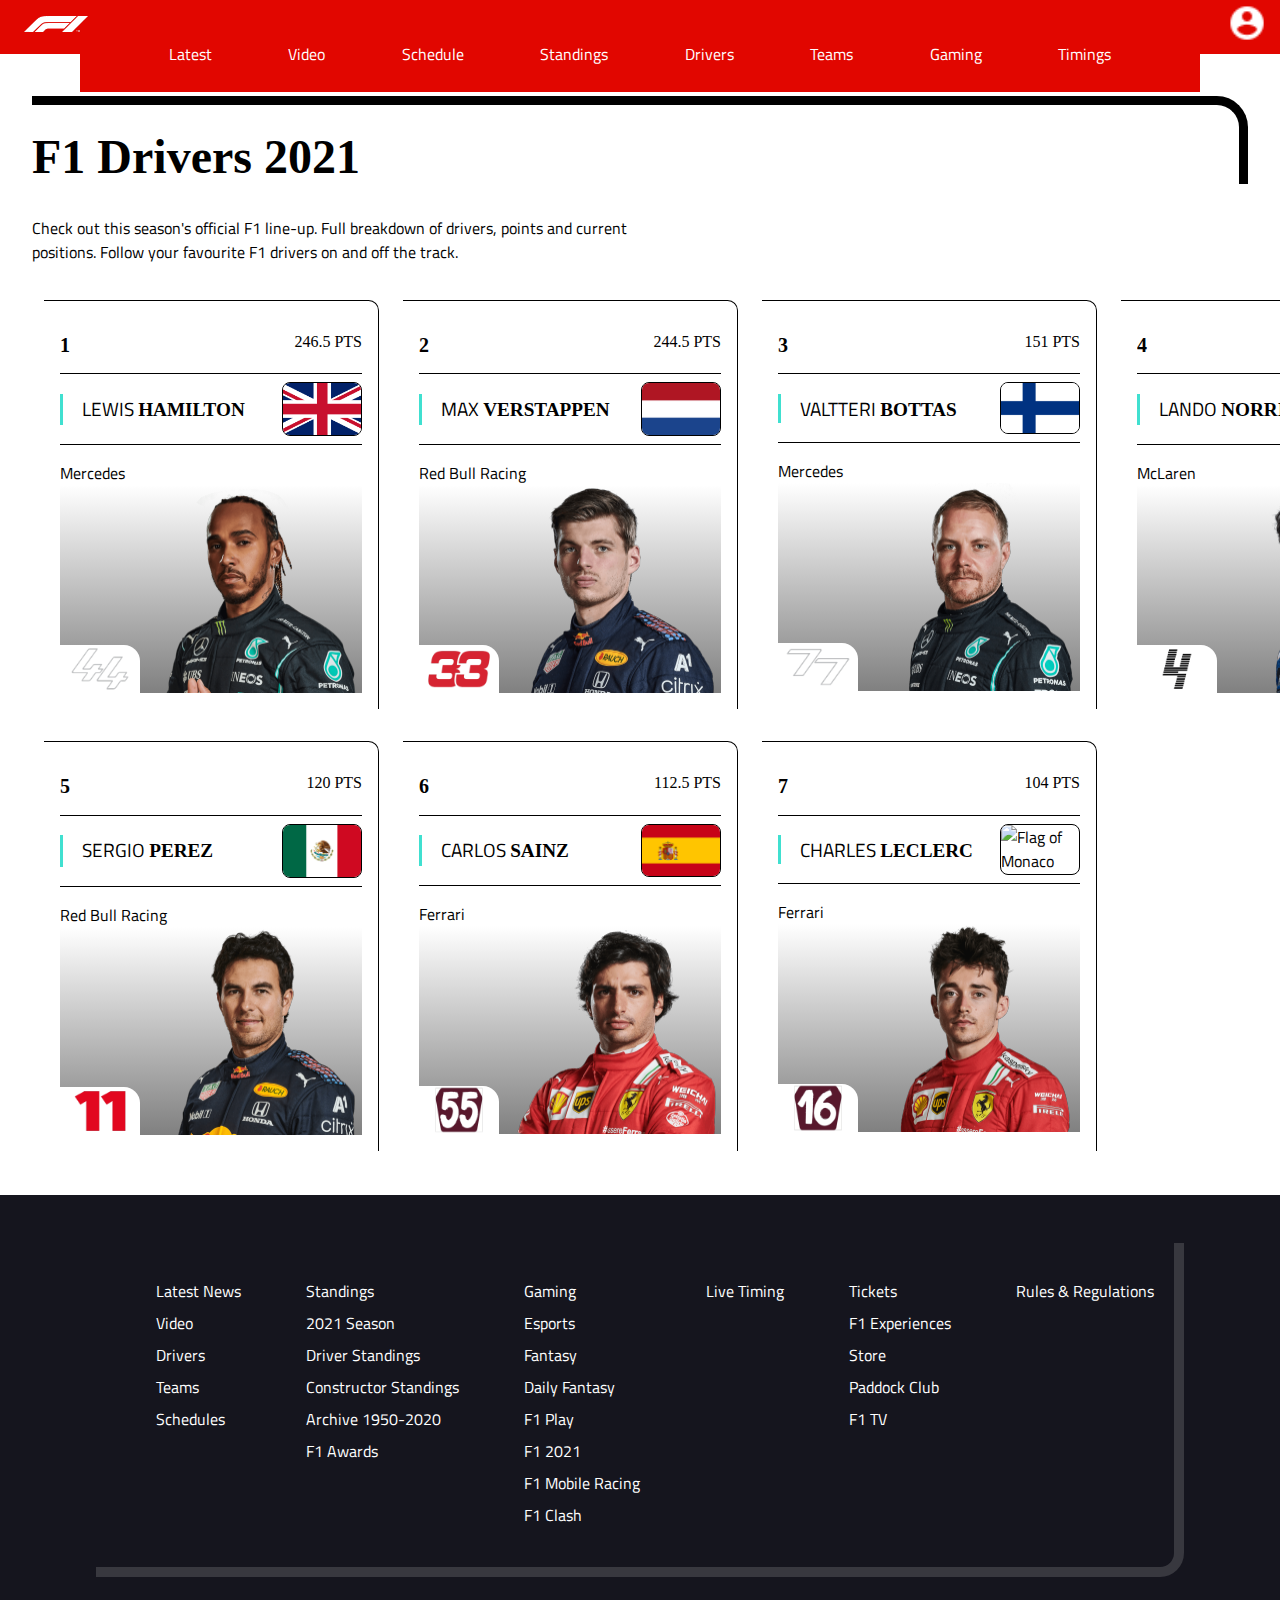
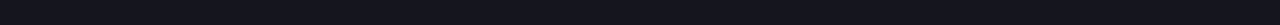
==== drivers.html @ 7b562113 "Start of second page" ====
<!doctype html>
<html lang="nl">
	
<head>
	<meta charset="UTF-8">
	<meta name="author" content="jouw naam">
	<meta name="viewport" content="width=device-width, initial-scale=1">
	
	<title>Howdy FED2122</title>
	
	<link href="styles/style.css" rel="stylesheet">
	<link rel="icon" type="image/svg+xml" href="images/favicon.svg">
    <link rel="preconnect" href="https://fonts.googleapis.com">
	<link rel="preconnect" href="https://fonts.gstatic.com" crossorigin>
	<link href="https://fonts.googleapis.com/css2?family=Titillium+Web&display=swap" rel="stylesheet">	
</head>

<header>
	<a href="index.html"><img src="images/logo.png" alt="F1 Logo"></a>	<!-- Bron: https://www.gran-turismo.com/nl/gtsport/user/profile/1694123/gallery/all/decal/1694123/4899991239217120768 -->
	<nav> 
		<button><img src="images/sharp_segment_white_24dp.png" alt="Menu Button"></button>	<!-- Bron: https://fonts.google.com/icons -->
		<ul>
			<li>Latest</li>
			<li>Video</li> 	
			<li>Schedule</li> 	
			<li>Standings</li> 	
			<li>Drivers</li> 	
			<li>Teams</li> 
			<li>Gaming</li> 	
			<li>Timings</li> 		
		</ul>
	</nav>
	<button><img src="images/sharp_account_circle_white_24dp.png" alt="Account Login Button"></button>	<!-- Bron: https://fonts.google.com/icons -->
	</header>
<body class="driversPage">
	<section>
        <h1>F1 Drivers 2021</h1>
        <p>Check out this season's official F1 line-up. Full breakdown of drivers, points and current positions. Follow your favourite F1 drivers on and off the track.</p>
        <ul>
            <li>
                <div>
                    <h2>1</h2>
                    <p>246.5 PTS</p>
                </div>
                <div>
                    <p>LEWIS <b>HAMILTON</b></p>
                    <img src="images/gb.PNG" alt="Flag of Great Britain">   <!-- Bron: https://nl.m.wikipedia.org/wiki/Vlag_van_het_Verenigd_Koninkrijk -->
                </div>
                <p>Mercedes</p>
                <div>
                    <img src="images/44.png" alt="Number 44">
                    <img src="images/lh44.png" alt="Lewis Hamilton">
                </div>
            </li>
            <li>
                <div>
                    <h2>2</h2>
                    <p>244.5 PTS</p>
                </div>
                <div>
                    <p>MAX <b>VERSTAPPEN</b></p>
                    <img src="images/netherlands.png" alt="Dutch Flag">     <!-- Bron: https://nl.wikipedia.org/wiki/Vlag_van_Nederland -->
                </div>
                <p>Red Bull Racing</p>
                <div>
                    <img src="images/33.png" alt="Number 33">
                    <img src="images/mv33.png" alt="Max Verstappen">
                </div>
            </li>
            <li>
                <div>
                    <h2>3</h2>
                    <p>151 PTS</p>
                </div>
                <div>
                    <p>VALTTERI <b>BOTTAS</b></p>
                    <img src="images/finland.png" alt="Finnish Flag">   <!-- Bron: https://nl.wikipedia.org/wiki/Vlag_van_Finland -->
                </div>
                <p>Mercedes</p>
                <div>
                    <img src="images/77.png" alt="Number 77">
                    <img src="images/vb77.png" alt="Valtteri Bottas">
                </div>
            </li>
            <li>
                <div>
                    <h2>4</h2>
                    <p>139 PTS</p>
                </div>
                <div>
                    <p>LANDO <b>NORRIS</b></p>
                    <img src="images/gb.PNG" alt="Flag of Great Britain">   <!-- Bron: https://nl.m.wikipedia.org/wiki/Vlag_van_het_Verenigd_Koninkrijk -->
                </div>
                <p>McLaren</p>
                <div>
                    <img src="images/4.png" alt="Number 4">
                    <img src="images/ln4.png" alt="Lando Norris">
                </div>
            </li>
            <li>
                <div>
                    <h2>5</h2>
                    <p>120 PTS</p>
                </div>
                <div>
                    <p>SERGIO <b>PEREZ</b></p>
                    <img src="images/mexico.png" alt="Mexican Flag">   <!-- Bron: https://nl.m.wikipedia.org/wiki/Vlag_van_Mexico_(land) -->
                </div>
                <p>Red Bull Racing</p>
                <div>
                    <img src="images/11.png" alt="Number 11">
                    <img src="images/sp11.png" alt="Sergio Perez">
                </div>
            </li>
            <li>
                <div>
                    <h2>6</h2>
                    <p>112.5 PTS</p>
                </div>
                <div>
                    <p>CARLOS <b>SAINZ</b></p>
                    <img src="images/spain.png" alt="Spanish Flag">   <!-- Bron: https://nl.wikipedia.org/wiki/Vlag_van_Spanje -->
                </div>
                <p>Ferrari</p>
                <div>
                    <img src="images/55.png" alt="Number 55">
                    <img src="images/cs55.png" alt="Carlos Sainz">
                </div>
            </li>
            <li>
                <div>
                    <h2>7</h2>
                    <p>104 PTS</p>
                </div>
                <div>
                    <p>CHARLES <b>LECLERC</b></p>
                    <img src="images/monaco.png" alt="Flag of Monaco">   <!-- Bron: https://nl.wikipedia.org/wiki/Vlag_van_Monaco -->
                </div>
                <p>Ferrari</p>
                <div>
                    <img src="images/16.png" alt="Number 16">
                    <img src="images/cl16.png" alt="Charles Leclerc">
                </div>
            </li>
        </ul>
    </section>

	<script src="scripts/script.js"></script>
</body>
<footer>
	<section>
		<ul>
			<li>Latest News</li>
			<li>Video</li>
			<li>Drivers</li>
			<li>Teams</li>
			<li>Schedules</li>
		</ul>
		<ul>
			<li>Standings</li>
			<li>2021 Season</li>
			<li>Driver Standings</li>
			<li>Constructor Standings</li>
			<li>Archive 1950-2020</li>
			<li>F1 Awards</li>
		</ul>
		<ul>
			<li>Gaming</li>
			<li>Esports</li>
			<li>Fantasy</li>
			<li>Daily Fantasy</li>
			<li>F1 Play</li>
			<li>F1 2021</li>
			<li>F1 Mobile Racing</li>
			<li>F1 Clash</li>
		</ul>
		<ul>
			<li>Live Timing</li>
		</ul>
		<ul>
			<li>Tickets</li>
			<li>F1 Experiences</li>
			<li>Store</li>
			<li>Paddock Club</li>
			<li>F1 TV</li>
		</ul>
		<ul>
			<li>Rules & Regulations</li>
		</ul>
	</section>
</footer>
	
</html>
---- styles/style.css ----
/* CSS Document */
*,
*::after,
*::before {
  box-sizing: border-box;
}

:root {
  --f1red: #e10600;
}

@font-face {
  font-family: Formula1-Regular;
  src: url(https://www.formula1.com/etc/designs/fom-website/fonts/F1Regular/Formula1-Regular.ttf);
}

@font-face {
  font-family: Formula1-Black;
  src: url(https://www.formula1.com/etc/designs/fom-website/fonts/F1Black/Formula1-Black.ttf);
}

@font-face {
  font-family: Formula1-Wide;
  src: url(https://www.formula1.com/etc/designs/fom-website/fonts/F1Wide/Formula1-Wide.ttf);
}

@font-face {
  font-family: Formula1-Bold;
  src: url(https://www.formula1.com/etc/designs/fom-website/fonts/F1Bold/Formula1-Bold.ttf);
}

@import url('https://fonts.googleapis.com/css2?family=Titillium+Web:ital@1&display=swap');

header {
  background-color: var(--f1red);
  color: white;

  position: fixed;
  z-index: 1;
  max-width: 100%;
  display: grid;
  grid-template-columns: min-content 1fr min-content;

  top: 0px;
  left: 0px;
  right: 0px;

  overflow: auto;
}

body {
  font-family: 'Titillium Web', sans-serif;
  margin: 0;
}

h1 {
  font-family: Formula1-Bold;
  font-weight: bold;
  margin-top: 0;
}

h2 {
  font-family: Formula1-Wide;
  font-weight: bold;
  font-size: 1.25em;
  text-align: center;
}

h3 {
  color: var(--f1red);
  font-size: .75em;
  margin: 2px;
  margin-bottom: 6px;
  margin-top: .75em;

}

div {
  overflow: hidden;
}

header a:first-of-type {
  order: 1;
  z-index: 5;
  justify-self: center;
  margin-left: 1.5em;
  margin-right: 1.5em;
}

header a:first-of-type img {
  max-width: 4em;
  z-index: 1;
}

button {
  position: fixed;
  border: none;
  padding: 0;
  margin: .25em;
  width: 2em;
  background-color: var(--f1red);
}

button:hover {
  cursor: pointer;
}

header>button:last-of-type {
  right: 0em;
  margin-right: 2em;
}

button>img {
  background-color: transparent;
  border: none;
  width: 3em;
}


header button:last-of-type {
  order: 2;
}

ul {
  list-style-type: none;
}


nav>ul {
  margin-top: 0em;
  align-items: center;
  padding: 2em;
  position: fixed;
  top: 0px;
  left: 0px;
  right: 0px;
  bottom: 0px;
  transform: translateX(calc(-100%));

  background-color: var(--f1red);

  transition: 0.5s;
}

header li {
  border: solid 0.1em;
  border-left: hidden;
  border-top: hidden;
  border-color: white;
  border-bottom-right-radius: 1em;

  padding: 1.25em;
  margin-bottom: 1.25em;

  transition: 0.25s;
}

header li:hover {
  background-color: #15151e;
  cursor: pointer;
}

nav.showMenu ul {
  transform: translateX(calc(0%));
}

nav button {
  order: -1;
  justify-self: center;
  z-index: 1;
}



body>section:first-of-type {
  position: relative;
  max-width: 100%;
  margin-top: 6em;

  display: grid;
  grid-template-columns: 1fr 1fr;
  grid-gap: 1.2em;
}

.usa {
  transition: 1s;
  transform: translateX(-23em);
}

article {
  margin: 8px;
  overflow: hidden;
}

article:first-of-type {
  border: solid;
  border-left: hidden;
  border-bottom: hidden;
  border-width: .65em;
  border-color: var(--f1red);
  border-top-right-radius: 1.5em;
  grid-column: span 2;

  margin-bottom: 2em;
  padding-right: 12px;
}

article img {
  max-width: 100%;
  transition: 0.5s;
}

article:hover img {
  transform: scale(1.05);
  cursor: pointer;
}

article:hover p {
  border-color: var(--f1red);
  cursor: pointer;
}

article:hover h1 {
  text-decoration: underline;
}

article>p {
  padding: 4px;
  margin-top: 4px;

  border: solid;
  border-left: hidden;
  border-top: hidden;
  border-bottom-right-radius: 10px;
  border-width: 1px;
}

section button {
  position: absolute;
  left: 185px;
  top: 75px;
}











section:nth-of-type(2) {
  background-color: #15151e;
  color: grey;

  display: flex;
  justify-content: space-between;

  margin: 0;
  margin-top: 5em;
  padding: 0em;
  padding-top: 1em;

  overflow: scroll;
}

section:nth-of-type(2) ul {
  display: flex;
  flex-direction: row;
  justify-content: space-between;
  margin-left: 0em;
  padding-left: 0em;

  transition: .5s;
}

section:nth-of-type(2) li {
  margin: 0em;
  padding: 2em;
  padding-top: 9em;
  padding-bottom: 12em;
  text-align: center;

  width: 12em;

  border-right: solid .01em;
  border-bottom: solid .01em;
  border-bottom-right-radius: 2em;
  border-color: grey;

  transition: .2s;
  cursor: pointer;
}

section:nth-of-type(2) li:hover {
  color: white;

}

li img {
  max-width: 5em;
  border-radius: .5em;
}

.russia {
  transform: translateX(-36em);
}

section:nth-of-type(3) img {
  width: 100%;
  min-width: 100em;
  margin-top: 0em;
}

section:nth-of-type(3) {
  background-color: lightgray;

  padding-top: 5em;
  padding-bottom: 5em;
}

section:nth-of-type(3)>div>h2 {
  margin: 0em;
  font-size: 2em;
  text-align: center;
  transform: translateY(3.5em);
  color: white;
}

div:first-of-type ul:first-of-type {
  display: flex;
  justify-content: center;
  margin: 0em;
  padding: 0em;
}

div:first-of-type ul:first-of-type li {
  margin: 0em;
  padding: 1em;
  border: none;
  border-bottom: solid .5em transparent;
  transform: translateY(2em);

  cursor: pointer;
}

div:first-of-type ul:first-of-type li:hover {
  border-color: var(--f1red);
}

section:nth-of-type(3)>ul:last-of-type {
  padding: 0em;
}

section:nth-of-type(3)>ul:last-of-type li {
  font-family: Formula1-Regular;
  font-size: .5em;
  background-color: white;

  display: grid;
  grid-template-columns: 2fr 3fr 2fr 1fr;
  grid-gap: 2em;
  margin-left: 2em;
  margin-right: 2em;
  margin-bottom: .25em;
  padding: .5em;
  padding-top: 0em;
  padding-bottom: 0em;

  border-radius: 1em;

  transition: .3s;
}

/* section:nth-of-type(3)>ul:last-of-type li p:last-of-type {
  background-color: lightgrey;
  padding: .5em;
  padding-left: 1em;
  padding-right: 1em;
  border-radius: 1em;
} */

section:nth-of-type(3)>ul:last-of-type li:hover {
  background-color: #15151e;
  color: white;

  cursor: pointer;
}



/* CODE VOOR DE VERSCHILLENDE BORDER COLORS VAN DE VERSCHILLENDE TEAMS BIJ DE STANDINGS */

section:nth-of-type(3)>ul:last-of-type li:first-of-type h2,
section:nth-of-type(3)>ul:last-of-type li:nth-of-type(3) h2 {
  border-right: solid .35em #00d2be;
}

section:nth-of-type(3)>ul:last-of-type li:nth-of-type(2) h2,
section:nth-of-type(3)>ul:last-of-type li:nth-of-type(5) h2 {
  border-right: solid .35em #0600ef;
}

section:nth-of-type(3)>ul:last-of-type li:nth-of-type(4) h2,
section:nth-of-type(3)>ul:last-of-type li:nth-of-type(8) h2 {
  border-right: solid .35em #FF9800;
}

section:nth-of-type(3)>ul:last-of-type li:nth-of-type(6) h2,
section:nth-of-type(3)>ul:last-of-type li:nth-of-type(7) h2 {
  border-right: solid .35em #dc0000;
}

section:nth-of-type(3)>ul:last-of-type li:nth-of-type(9) h2,
section:nth-of-type(3)>ul:last-of-type li:nth-of-type(14) h2 {
  border-right: solid .35em #2b4562;
}

section:nth-of-type(3)>ul:last-of-type li:nth-of-type(10) h2,
section:nth-of-type(3)>ul:last-of-type li:nth-of-type(11) h2 {
  border-right: solid .35em #0090ff;
}

section:nth-of-type(3)>ul:last-of-type li:nth-of-type(12) h2,
section:nth-of-type(3)>ul:last-of-type li:nth-of-type(13) h2 {
  border-right: solid .35em #006f62;
}

section:nth-of-type(3)>ul:last-of-type li:nth-of-type(15) h2,
section:nth-of-type(3)>ul:last-of-type li:nth-of-type(16) h2 {
  border-right: solid .35em #005aff;
}

section:nth-of-type(3)>ul:last-of-type li:nth-of-type(17) h2,
section:nth-of-type(3)>ul:last-of-type li:nth-of-type(18) h2,
section:nth-of-type(3)>ul:last-of-type li:nth-of-type(20) h2 {
  border-right: solid .35em #900000;
}

section:nth-of-type(3)>ul:last-of-type li:nth-of-type(19) h2,
section:nth-of-type(3)>ul:last-of-type li:nth-of-type(21) h2 {
  border-right: solid .35em lightgrey;
}


b {
  font-family: Formula1-Bold;
  text-transform: uppercase;
}







/* CODE VOOR DE FOOTER */

footer {
  color: white;
  background-color: #15151e;

  padding: 2em;
  padding-left: 5em;
  padding-right: 5em;
}

footer>section {
  display: flex;
  flex-direction: row;
  justify-content: space-between;

  margin: 1em;
  padding: 1em;

  border-right: solid .65em #38383f;
  border-bottom: solid .65em #38383f;
  border-bottom-right-radius: 1.5em;
}

footer li {
  margin: .25em;
  border-bottom: solid .25em transparent;

  cursor: pointer;
}

footer li:hover {
  border-bottom-color: var(--f1red);
}

/* CODE VOOR DE TWEEDE HTML PAGINA, OVER DE DRIVERS */

body.driversPage {
  margin: 0em;
  margin-top: 6em;
}

body.driversPage h1 {
  font-family: Formula1-Black;
  font-size: 3em;

  padding-top: .5em;
  padding-right: 8em;

  border-top: solid .2em;
  border-right: solid .2em;
  border-top-right-radius: .65em;
}

body.driversPage p {
  max-width: 40em;
}

body.driversPage>section {
  display: block;
  margin: 2em;
}

body.driversPage>section>ul {
  display: grid;
  grid-template-columns: 1fr 1fr 1fr 1fr;

  margin: 0em;
  padding: 0em;
}

body.driversPage>section>ul>li {
  margin: .75em;
  margin-top: 1.25em;
  padding: 1em;

  border-top: solid .1em;
  border-right: solid .1em;
  border-top-right-radius: .65em;

  transition: .2s;
}

body.driversPage>section>ul>li>div {
  display: flex;
  flex-direction: row;
  justify-content: space-between;

  border-bottom: solid .01em;
}

body.driversPage>section>ul>li>div:first-of-type>p {
  font-family: Formula1-Wide;
}

body.driversPage>section>ul>li>div:nth-of-type(2)>p {
  font-size: 1.2em;

  border-left: solid .2em turquoise;
  padding: 0em;
  padding-left: 1em;
}

body.driversPage>section>ul>li>div:nth-of-type(2)>img {
  margin-top: .5em;
  margin-bottom: .5em;
  border: solid .1em;
}

body.driversPage>section>ul>li>p {
  margin-bottom: 0em;
}

body.driversPage>section>ul>li>div:nth-of-type(3) {
  border: none;
  display: flex;
  justify-content: left;

  background-image: linear-gradient(white, grey);
}

body.driversPage>section>ul>li>div:nth-of-type(3)>img:first-of-type {
  width: 6em;
  height: 3em;
  margin-top: 10em;
  margin-right: 1em;

  background-color: white;

  border-radius: 0em;
  border-top-right-radius: 1em;
}

body.driversPage>section>ul>li>div:nth-of-type(3)>img:last-of-type {
  max-width: 14em;
  text-align: center;

}


/* CODE VOOR HET VERANDEREN NAAR DE VERSCHILLENDE BORDER COLORS VAN VERSCHILLENDE TEAMS BIJ HET 'DRIVERS' OVERZICHT */

body.driversPage>section>ul>li:first-of-type:hover {
  border-color: #00d2be;

  padding-top: 2em;
  margin-top: .25em;
}


/* CODE VOOR WANNEER HET SCHERM GROTER DAN 56EM WORDT */

@media (min-width: 56em) {
  nav {
    display: flex;
    justify-content: center;
    order: 1;
  }

  nav button {
    display: none;
  }

  nav ul {
    transform: translateX(calc(0%));
    display: flex;
    justify-content: space-evenly;
    top: 0em;
    left: 5em;
    right: 5em;
    bottom: 50em;

    margin: 0em;
    padding-bottom: 0;
    padding-top: 1.5em;

    transform: translateY(-.5em);

  }

  header a:first-of-type {
    order: 0;
  }

  header ul:first-of-type li {
    margin-top: 0;
    margin-bottom: 0;
    border: hidden;
    border-bottom-right-radius: 0em;
  }

  body.homePage>section:first-of-type {
    grid-template-columns: 2fr 1fr 1fr;
    margin: 4em;
  }

  article:first-of-type {
    grid-column: span 1;
    grid-row: span 2;
  }

  h1 {
    font-size: 2em;
  }

  section:nth-of-type(3)>ul:last-of-type {
    margin-left: 8em;
    margin-right: 8em;
  }

  section:nth-of-type(3)>ul:last-of-type li {
    grid-template-columns: 1fr 2fr 6fr 1fr;
    font-size: 1em;
  }
}
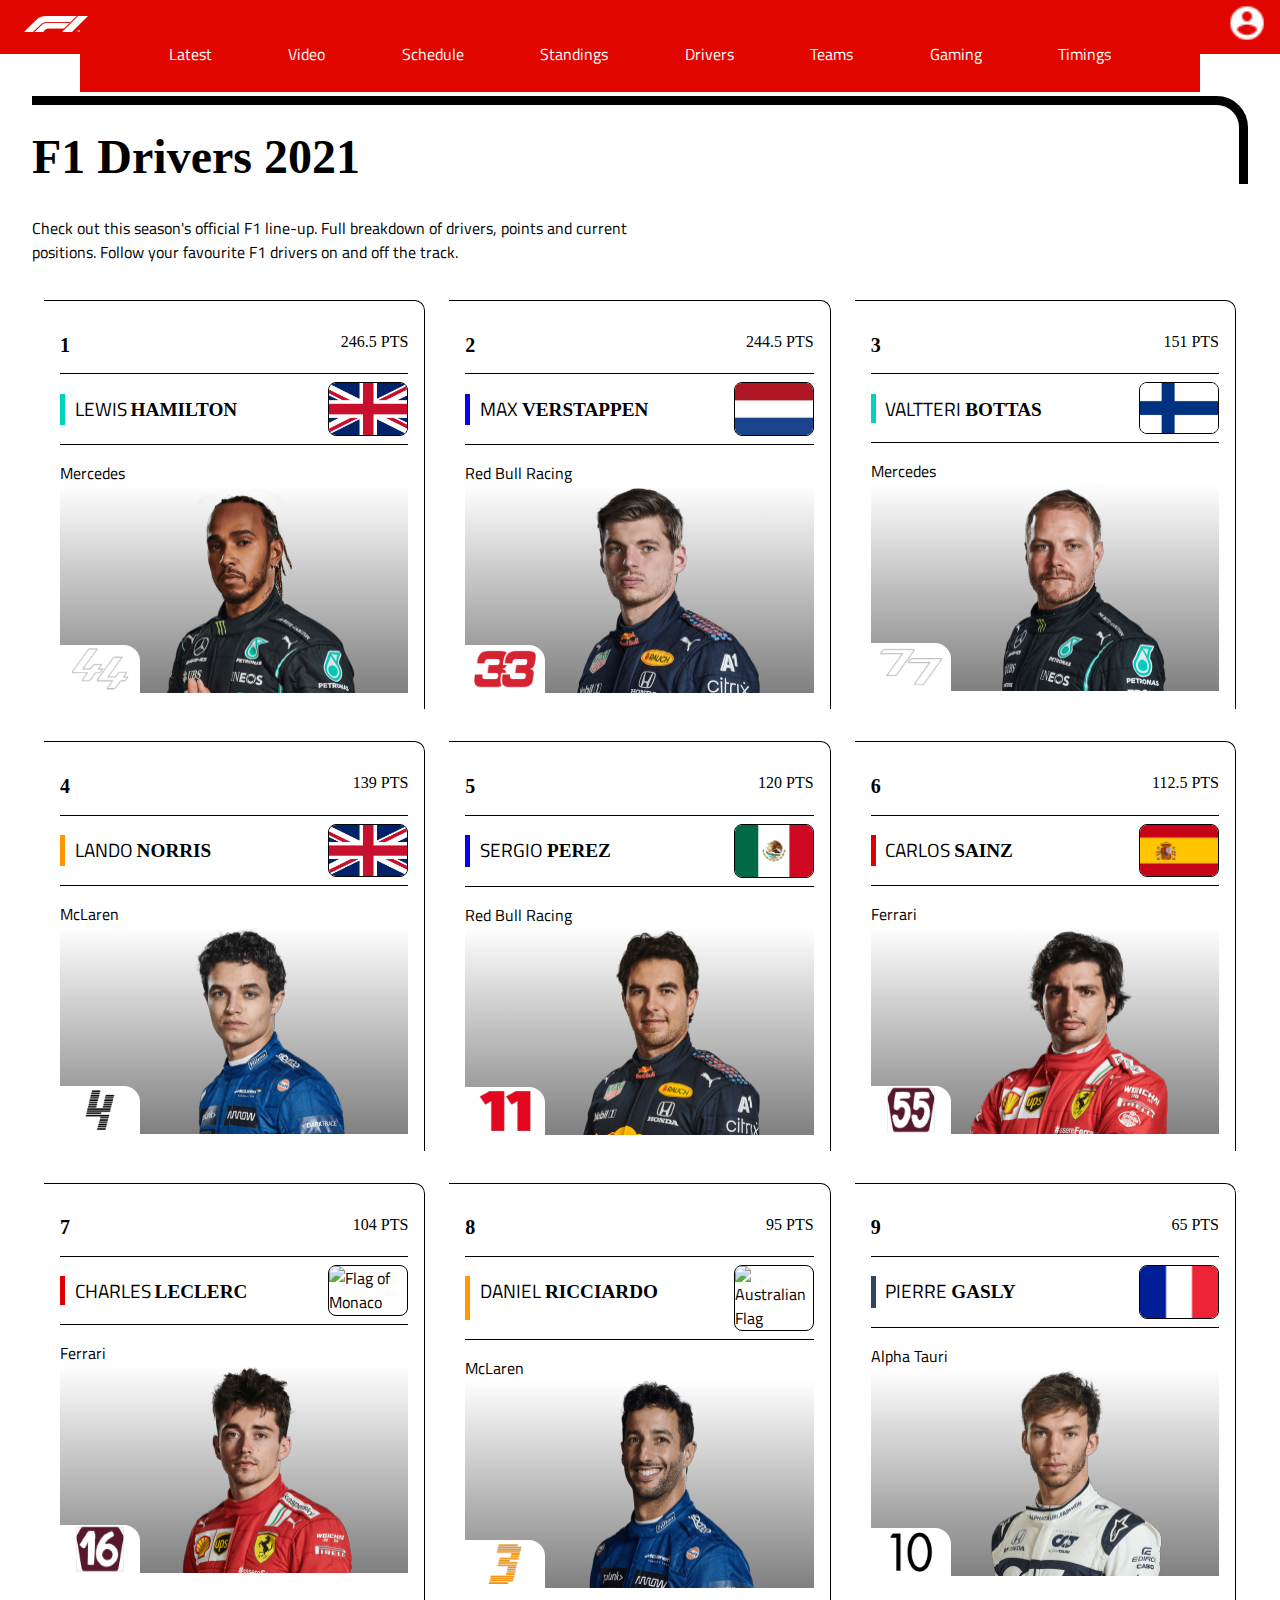
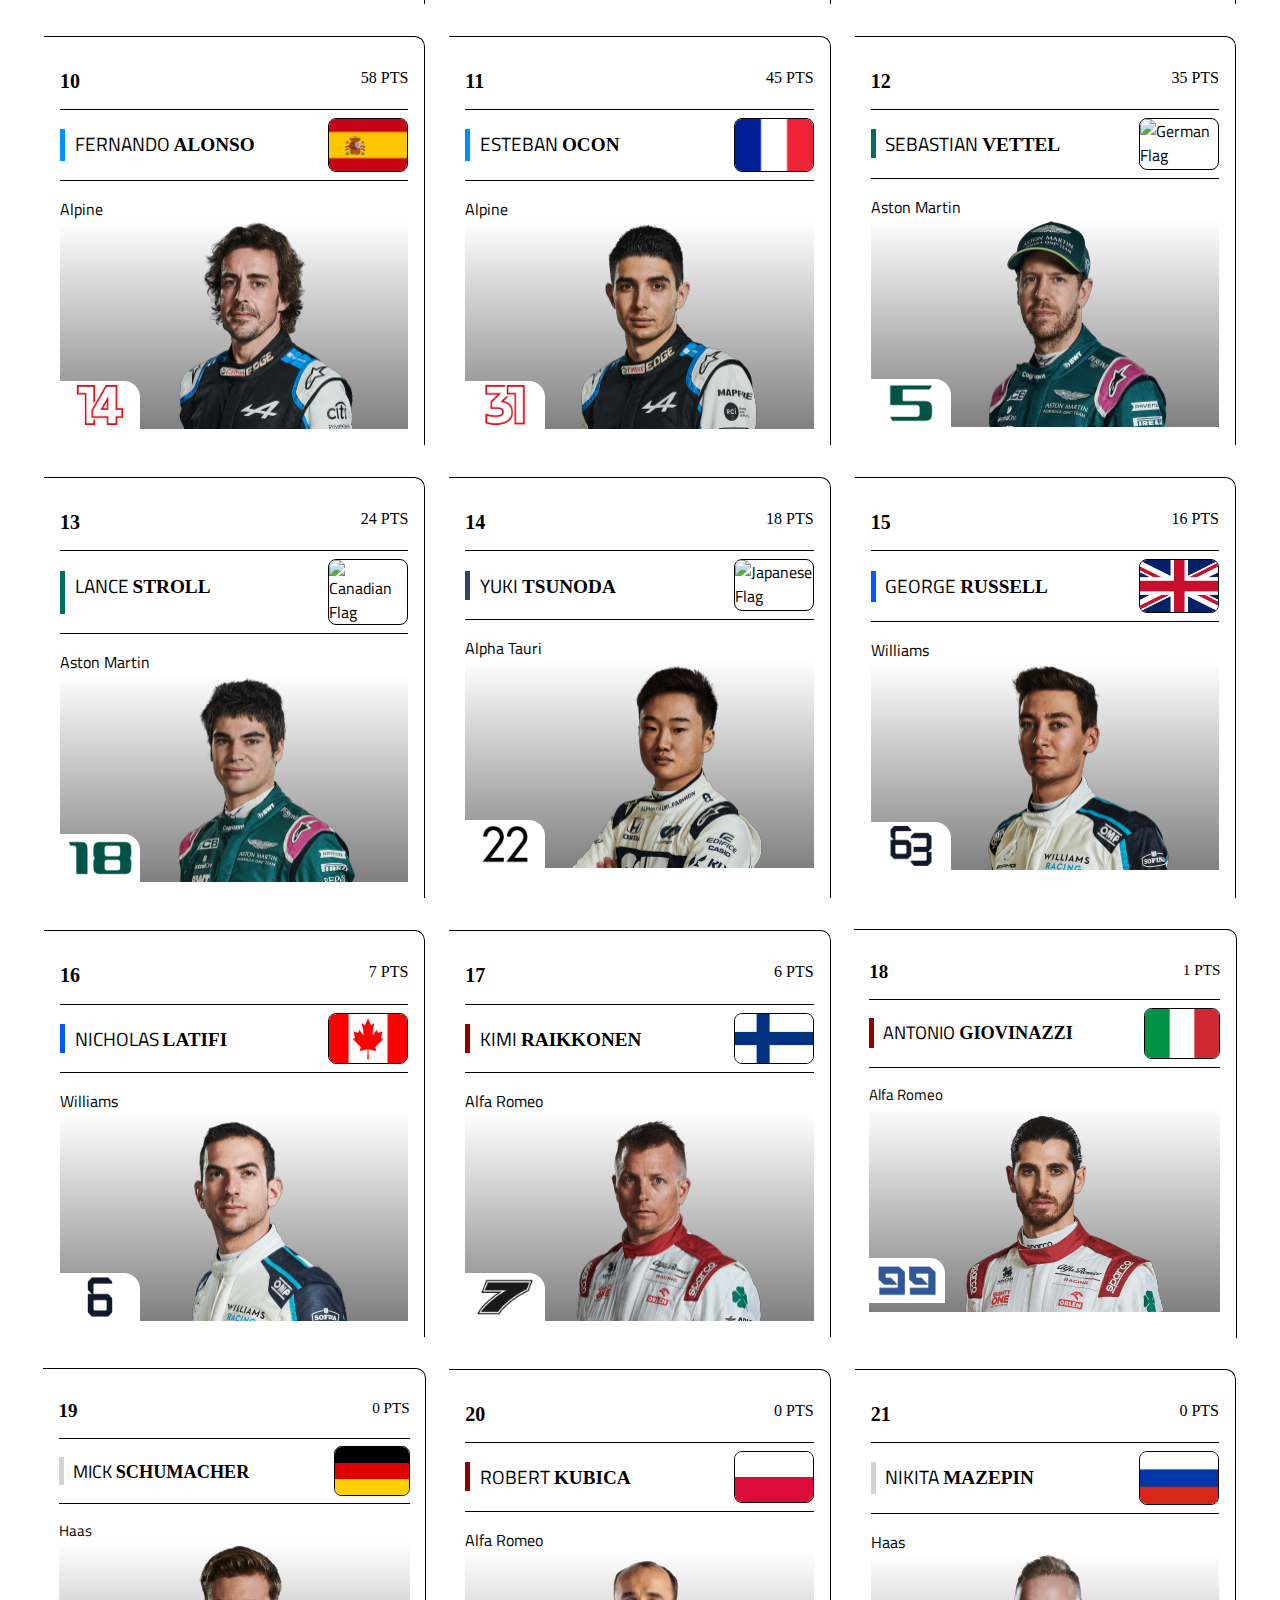
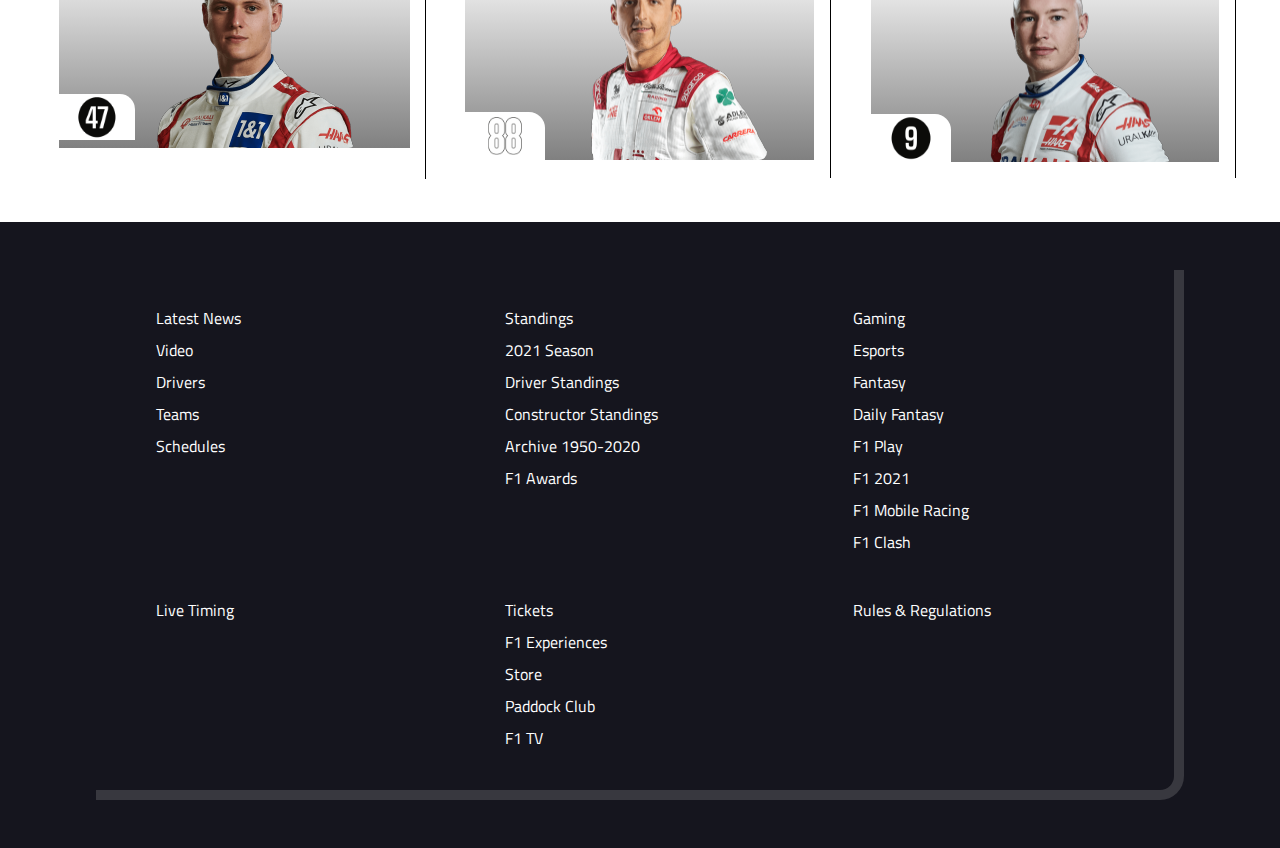
==== commit 8b3761e0: "Drivers page finished" ====
--- a/drivers.html
+++ b/drivers.html
@@ -142,6 +142,216 @@
                     <img src="images/cl16.png" alt="Charles Leclerc">
                 </div>
             </li>
+            <li>
+                <div>
+                    <h2>8</h2>
+                    <p>95 PTS</p>
+                </div>
+                <div>
+                    <p>DANIEL <b>RICCIARDO</b></p>
+                    <img src="images/australia.PNG" alt="Australian Flag">   <!-- Bron: https://nl.wikipedia.org/wiki/Vlag_van_Australi%C3%AB  -->
+                </div>
+                <p>McLaren</p>
+                <div>
+                    <img src="images/3.png" alt="Number 3">
+                    <img src="images/dr3.png" alt="Daniel Ricciardo">
+                </div>
+            </li>
+            <li>
+                <div>
+                    <h2>9</h2>
+                    <p>65 PTS</p>
+                </div>
+                <div>
+                    <p>PIERRE <b>GASLY</b></p>
+                    <img src="images/france.PNG" alt="French Flag">   <!-- Bron: https://en.wikipedia.org/wiki/Flag_of_France  -->
+                </div>
+                <p>Alpha Tauri</p>
+                <div>
+                    <img src="images/10.png" alt="Number 10">
+                    <img src="images/pg10.png" alt="Pierre Gasly">
+                </div>
+            </li>
+            <li>
+                <div>
+                    <h2>10</h2>
+                    <p>58 PTS</p>
+                </div>
+                <div>
+                    <p>FERNANDO <b>ALONSO</b></p>
+                    <img src="images/spain.png" alt="Spanish Flag">   <!-- Bron: https://nl.wikipedia.org/wiki/Vlag_van_Spanje  -->
+                </div>
+                <p>Alpine</p>
+                <div>
+                    <img src="images/14.png" alt="Number 14">
+                    <img src="images/fa14.png" alt="Fernando Alonso">
+                </div>
+            </li>
+            <li>
+                <div>
+                    <h2>11</h2>
+                    <p>45 PTS</p>
+                </div>
+                <div>
+                    <p>ESTEBAN <b>OCON</b></p>
+                    <img src="images/france.PNG" alt="French Flag">   <!-- Bron: https://en.wikipedia.org/wiki/Flag_of_France  -->
+                </div>
+                <p>Alpine</p>
+                <div>
+                    <img src="images/31.png" alt="Number 31">
+                    <img src="images/eo31.png" alt="Esteban Ocon">
+                </div>
+            </li>
+            <li>
+                <div>
+                    <h2>12</h2>
+                    <p>35 PTS</p>
+                </div>
+                <div>
+                    <p>SEBASTIAN <b>VETTEL</b></p>
+                    <img src="images/germany.PNG" alt="German Flag">   <!-- Bron: https://nl.wikipedia.org/wiki/Vlag_van_Duitsland  -->
+                </div>
+                <p>Aston Martin</p>
+                <div>
+                    <img src="images/5.png" alt="Number 5">
+                    <img src="images/sv5.png" alt="Sebastian Vettel">
+                </div>
+            </li>
+            <li>
+                <div>
+                    <h2>13</h2>
+                    <p>24 PTS</p>
+                </div>
+                <div>
+                    <p>LANCE <b>STROLL</b></p>
+                    <img src="images/canada.PNG" alt="Canadian Flag">   <!-- Bron: https://nl.wikipedia.org/wiki/Vlag_van_Canada  -->
+                </div>
+                <p>Aston Martin</p>
+                <div>
+                    <img src="images/18.png" alt="Number 18">
+                    <img src="images/ls18.png" alt="Lance Stroll">
+                </div>
+            </li>
+            <li>
+                <div>
+                    <h2>14</h2>
+                    <p>18 PTS</p>
+                </div>
+                <div>
+                    <p>YUKI <b>TSUNODA</b></p>
+                    <img src="images/japan.PNG" alt="Japanese Flag">   <!-- Bron: https://nl.wikipedia.org/wiki/Vlag_van_Japan  -->
+                </div>
+                <p>Alpha Tauri</p>
+                <div>
+                    <img src="images/22.png" alt="Number 22">
+                    <img src="images/yt22.png" alt="Yuki Tsunoda">
+                </div>
+            </li>
+            <li>
+                <div>
+                    <h2>15</h2>
+                    <p>16 PTS</p>
+                </div>
+                <div>
+                    <p>GEORGE <b>RUSSELL</b></p>
+                    <img src="images/gb.PNG" alt="Flag of Great Britain">   <!-- Bron: https://nl.m.wikipedia.org/wiki/Vlag_van_het_Verenigd_Koninkrijk  -->
+                </div>
+                <p>Williams</p>
+                <div>
+                    <img src="images/63.png" alt="Number 63">
+                    <img src="images/gr63.png" alt="George Russell">
+                </div>
+            </li>
+            <li>
+                <div>
+                    <h2>16</h2>
+                    <p>7 PTS</p>
+                </div>
+                <div>
+                    <p>NICHOLAS <b>LATIFI</b></p>
+                    <img src="images/canada.png" alt="Canadian Flag">   <!-- Bron: https://nl.wikipedia.org/wiki/Vlag_van_Canada  -->
+                </div>
+                <p>Williams</p>
+                <div>
+                    <img src="images/6.png" alt="Number 6">
+                    <img src="images/nl6.png" alt="Nicholas Latifi">
+                </div>
+            </li>
+            <li>
+                <div>
+                    <h2>17</h2>
+                    <p>6 PTS</p>
+                </div>
+                <div>
+                    <p>KIMI <b>RAIKKONEN</b></p>
+                    <img src="images/finland.png" alt="Finnish Flag">   <!-- Bron: https://nl.wikipedia.org/wiki/Vlag_van_Finland  -->
+                </div>
+                <p>Alfa Romeo</p>
+                <div>
+                    <img src="images/7.png" alt="Number 7">
+                    <img src="images/kr7.png" alt="Kimi Raikkonen">
+                </div>
+            </li>
+            <li>
+                <div>
+                    <h2>18</h2>
+                    <p>1 PTS</p>
+                </div>
+                <div>
+                    <p>ANTONIO <b>GIOVINAZZI</b></p>
+                    <img src="images/italy.png" alt="Italian Flag">   <!-- Bron: https://en.wikipedia.org/wiki/Flag_of_Italy  -->
+                </div>
+                <p>Alfa Romeo</p>
+                <div>
+                    <img src="images/99.png" alt="Number 99">
+                    <img src="images/ag99.png" alt="Antonio Giovinazzi">
+                </div>
+            </li>
+            <li>
+                <div>
+                    <h2>19</h2>
+                    <p>0 PTS</p>
+                </div>
+                <div>
+                    <p>MICK <b>SCHUMACHER</b></p>
+                    <img src="images/germany.png" alt="German Flag">   <!-- Bron: https://nl.wikipedia.org/wiki/Vlag_van_Duitsland  -->
+                </div>
+                <p>Haas</p>
+                <div>
+                    <img src="images/47.png" alt="Number 47">
+                    <img src="images/ms47.png" alt="Mick Schumacher">
+                </div>
+            </li>
+            <li>
+                <div>
+                    <h2>20</h2>
+                    <p>0 PTS</p>
+                </div>
+                <div>
+                    <p>ROBERT <b>KUBICA</b></p>
+                    <img src="images/poland.png" alt="Polish Flag">   <!-- Bron: https://nl.wikipedia.org/wiki/Vlag_van_Polen  -->
+                </div>
+                <p>Alfa Romeo</p>
+                <div>
+                    <img src="images/88.png" alt="Number 88">
+                    <img src="images/rk88.png" alt="Robert Kubica">
+                </div>
+            </li>
+            <li>
+                <div>
+                    <h2>21</h2>
+                    <p>0 PTS</p>
+                </div>
+                <div>
+                    <p>NIKITA <b>MAZEPIN</b></p>
+                    <img src="images/russia.png" alt="Russian Flag">   <!-- Bron: https://en.wikipedia.org/wiki/Flag_of_Russia  -->
+                </div>
+                <p>Haas</p>
+                <div>
+                    <img src="images/9.png" alt="Number 9">
+                    <img src="images/nm9.png" alt="Nikita Mazepin">
+                </div>
+            </li>
         </ul>
     </section>
 
--- a/styles/style.css
+++ b/styles/style.css
@@ -391,54 +391,67 @@
 
 
 
+
+
+
 /* CODE VOOR DE VERSCHILLENDE BORDER COLORS VAN DE VERSCHILLENDE TEAMS BIJ DE STANDINGS */
 
+/* Mercedes */
 section:nth-of-type(3)>ul:last-of-type li:first-of-type h2,
 section:nth-of-type(3)>ul:last-of-type li:nth-of-type(3) h2 {
   border-right: solid .35em #00d2be;
 }
 
+/* Red Bull Racing */
 section:nth-of-type(3)>ul:last-of-type li:nth-of-type(2) h2,
 section:nth-of-type(3)>ul:last-of-type li:nth-of-type(5) h2 {
   border-right: solid .35em #0600ef;
 }
 
+/* McLaren */
 section:nth-of-type(3)>ul:last-of-type li:nth-of-type(4) h2,
 section:nth-of-type(3)>ul:last-of-type li:nth-of-type(8) h2 {
   border-right: solid .35em #FF9800;
 }
 
+/* Ferrari */
 section:nth-of-type(3)>ul:last-of-type li:nth-of-type(6) h2,
 section:nth-of-type(3)>ul:last-of-type li:nth-of-type(7) h2 {
   border-right: solid .35em #dc0000;
 }
 
+/* Alpha Tauri */
 section:nth-of-type(3)>ul:last-of-type li:nth-of-type(9) h2,
 section:nth-of-type(3)>ul:last-of-type li:nth-of-type(14) h2 {
   border-right: solid .35em #2b4562;
 }
 
+/* Alpine */
 section:nth-of-type(3)>ul:last-of-type li:nth-of-type(10) h2,
 section:nth-of-type(3)>ul:last-of-type li:nth-of-type(11) h2 {
   border-right: solid .35em #0090ff;
 }
 
+/* Aston Martin */
 section:nth-of-type(3)>ul:last-of-type li:nth-of-type(12) h2,
 section:nth-of-type(3)>ul:last-of-type li:nth-of-type(13) h2 {
   border-right: solid .35em #006f62;
 }
 
+/* Williams */
 section:nth-of-type(3)>ul:last-of-type li:nth-of-type(15) h2,
 section:nth-of-type(3)>ul:last-of-type li:nth-of-type(16) h2 {
   border-right: solid .35em #005aff;
 }
 
+/* Alfa Romeo */
 section:nth-of-type(3)>ul:last-of-type li:nth-of-type(17) h2,
 section:nth-of-type(3)>ul:last-of-type li:nth-of-type(18) h2,
 section:nth-of-type(3)>ul:last-of-type li:nth-of-type(20) h2 {
   border-right: solid .35em #900000;
 }
 
+/* Haas */
 section:nth-of-type(3)>ul:last-of-type li:nth-of-type(19) h2,
 section:nth-of-type(3)>ul:last-of-type li:nth-of-type(21) h2 {
   border-right: solid .35em lightgrey;
@@ -456,6 +469,8 @@
 
 
 
+
+
 /* CODE VOOR DE FOOTER */
 
 footer {
@@ -468,9 +483,11 @@
 }
 
 footer>section {
-  display: flex;
+  display: grid;
+  grid-template-columns: 1fr;
+  /* display: flex;
   flex-direction: row;
-  justify-content: space-between;
+  justify-content: space-between; */
 
   margin: 1em;
   padding: 1em;
@@ -491,6 +508,16 @@
   border-bottom-color: var(--f1red);
 }
 
+
+
+
+
+
+
+
+
+
+
 /* CODE VOOR DE TWEEDE HTML PAGINA, OVER DE DRIVERS */
 
 body.driversPage {
@@ -521,7 +548,7 @@
 
 body.driversPage>section>ul {
   display: grid;
-  grid-template-columns: 1fr 1fr 1fr 1fr;
+  grid-template-columns: 1fr;
 
   margin: 0em;
   padding: 0em;
@@ -537,6 +564,12 @@
   border-top-right-radius: .65em;
 
   transition: .2s;
+  cursor: pointer;
+}
+
+body.driversPage>section>ul>li:nth-of-type(18),
+body.driversPage>section>ul>li:nth-of-type(19) {
+  font-size: .95em;
 }
 
 body.driversPage>section>ul>li>div {
@@ -551,13 +584,6 @@
   font-family: Formula1-Wide;
 }
 
-body.driversPage>section>ul>li>div:nth-of-type(2)>p {
-  font-size: 1.2em;
-
-  border-left: solid .2em turquoise;
-  padding: 0em;
-  padding-left: 1em;
-}
 
 body.driversPage>section>ul>li>div:nth-of-type(2)>img {
   margin-top: .5em;
@@ -592,18 +618,185 @@
 body.driversPage>section>ul>li>div:nth-of-type(3)>img:last-of-type {
   max-width: 14em;
   text-align: center;
-
-}
+}
+
+body.driversPage>section>ul>li>div:nth-of-type(2)>p {
+  font-size: 1.2em;
+
+  border-left: solid .3em #00d2be;
+  padding: 0em;
+  padding-left: .5em;
+}
+
+
+
+
+
+
+
+
+/* CODE VOOR DE VERSCHILLENDE BORDER COLORS VOOR DE BIJBEHORDENDE TEAMS */
+
+/* Red Bull Racing */
+body.driversPage>section>ul>li:nth-of-type(2)>div:nth-of-type(2)>p,
+body.driversPage>section>ul>li:nth-of-type(5)>div:nth-of-type(2)>p {
+  border-color: #0600ef;
+}
+
+/* McLaren */
+body.driversPage>section>ul>li:nth-of-type(4)>div:nth-of-type(2)>p,
+body.driversPage>section>ul>li:nth-of-type(8)>div:nth-of-type(2)>p {
+  border-color: #FF9800;
+}
+
+/* Ferrari */
+body.driversPage>section>ul>li:nth-of-type(6)>div:nth-of-type(2)>p,
+body.driversPage>section>ul>li:nth-of-type(7)>div:nth-of-type(2)>p {
+  border-color: #dc0000;
+}
+
+/* Alpha Tauri */
+body.driversPage>section>ul>li:nth-of-type(9)>div:nth-of-type(2)>p,
+body.driversPage>section>ul>li:nth-of-type(14)>div:nth-of-type(2)>p {
+  border-color: #2b4562;
+}
+
+/* Alpine */
+body.driversPage>section>ul>li:nth-of-type(10)>div:nth-of-type(2)>p,
+body.driversPage>section>ul>li:nth-of-type(11)>div:nth-of-type(2)>p {
+  border-color: #0090ff;
+}
+
+/* Aston Martin */
+body.driversPage>section>ul>li:nth-of-type(12)>div:nth-of-type(2)>p,
+body.driversPage>section>ul>li:nth-of-type(13)>div:nth-of-type(2)>p {
+  border-color: #006f62;
+}
+
+/* Williams */
+body.driversPage>section>ul>li:nth-of-type(15)>div:nth-of-type(2)>p,
+body.driversPage>section>ul>li:nth-of-type(16)>div:nth-of-type(2)>p {
+  border-color: #005aff;
+}
+
+/* Alfa Romeo */
+body.driversPage>section>ul>li:nth-of-type(17)>div:nth-of-type(2)>p,
+body.driversPage>section>ul>li:nth-of-type(18)>div:nth-of-type(2)>p,
+body.driversPage>section>ul>li:nth-of-type(20)>div:nth-of-type(2)>p {
+  border-color: #900000;
+}
+
+/* Haas */
+body.driversPage>section>ul>li:nth-of-type(19)>div:nth-of-type(2)>p,
+body.driversPage>section>ul>li:nth-of-type(21)>div:nth-of-type(2)>p {
+  border-color: lightgrey;
+}
+
+
+
+
+
 
 
 /* CODE VOOR HET VERANDEREN NAAR DE VERSCHILLENDE BORDER COLORS VAN VERSCHILLENDE TEAMS BIJ HET 'DRIVERS' OVERZICHT */
 
-body.driversPage>section>ul>li:first-of-type:hover {
+/* Mercedes */
+body.driversPage>section>ul>li:first-of-type:hover,
+body.driversPage>section>ul>li:nth-of-type(3):hover {
   border-color: #00d2be;
 
   padding-top: 2em;
   margin-top: .25em;
 }
+
+/* Red Bull Racing */
+body.driversPage>section>ul>li:nth-of-type(2):hover,
+body.driversPage>section>ul>li:nth-of-type(5):hover {
+  border-color: #0600ef;
+
+  padding-top: 2em;
+  margin-top: .25em;
+}
+
+/* McLaren */
+body.driversPage>section>ul>li:nth-of-type(4):hover,
+body.driversPage>section>ul>li:nth-of-type(8):hover {
+  border-color: #FF9800;
+
+  padding-top: 2em;
+  margin-top: .25em;
+}
+
+/* Ferrari */
+body.driversPage>section>ul>li:nth-of-type(6):hover,
+body.driversPage>section>ul>li:nth-of-type(7):hover {
+  border-color: #dc0000;
+
+  padding-top: 2em;
+  margin-top: .25em;
+}
+
+/* Alpha Tauri */
+body.driversPage>section>ul>li:nth-of-type(9):hover,
+body.driversPage>section>ul>li:nth-of-type(14):hover {
+  border-color: #2b4562;
+
+  padding-top: 2em;
+  margin-top: .25em;
+}
+
+/* Alpine */
+body.driversPage>section>ul>li:nth-of-type(10):hover,
+body.driversPage>section>ul>li:nth-of-type(11):hover {
+  border-color: #0090ff;
+
+  padding-top: 2em;
+  margin-top: .25em;
+}
+
+/* Aston Martin */
+body.driversPage>section>ul>li:nth-of-type(12):hover,
+body.driversPage>section>ul>li:nth-of-type(13):hover {
+  border-color: #006f62;
+
+  padding-top: 2em;
+  margin-top: .25em;
+}
+
+/* Williams */
+body.driversPage>section>ul>li:nth-of-type(15):hover,
+body.driversPage>section>ul>li:nth-of-type(16):hover {
+  border-color: #005aff;
+
+  padding-top: 2em;
+  margin-top: .25em;
+}
+
+/* Alfa Romeo */
+body.driversPage>section>ul>li:nth-of-type(17):hover,
+body.driversPage>section>ul>li:nth-of-type(18):hover,
+body.driversPage>section>ul>li:nth-of-type(20):hover {
+  border-color: #900000;
+
+  padding-top: 2em;
+  margin-top: .25em;
+}
+
+/* Haas */
+body.driversPage>section>ul>li:nth-of-type(19):hover,
+body.driversPage>section>ul>li:nth-of-type(21):hover {
+  border-color: lightgrey;
+
+  padding-top: 2em;
+  margin-top: .25em;
+}
+
+
+
+
+
+
+
 
 
 /* CODE VOOR WANNEER HET SCHERM GROTER DAN 56EM WORDT */
@@ -670,4 +863,53 @@
     grid-template-columns: 1fr 2fr 6fr 1fr;
     font-size: 1em;
   }
+
+  body.driversPage>section>ul {
+    grid-template-columns: 1fr 1fr;
+  }
+
+  footer>section {
+    grid-template-columns: 1fr 1fr;
+  }
+}
+
+
+
+
+
+
+
+
+
+
+/* CODE VOOR WANNEER HET SCHERM GROTER DAN 70EM WORDT */
+
+@media (min-width: 70em) {
+  body.driversPage>section>ul {
+    grid-template-columns: 1fr 1fr 1fr;
+  }
+
+  footer>section {
+    grid-template-columns: 1fr 1fr 1fr;
+  }
+}
+
+
+
+
+
+
+
+
+
+/* CODE VOOR WANNEER HET SCHERM GROTER DAN 92EM WORDT */
+
+@media (min-width: 92em) {
+  body.driversPage>section>ul {
+    grid-template-columns: 1fr 1fr 1fr 1fr;
+  }
+
+  footer>section {
+    grid-template-columns: repeat(6, 1fr);
+  }
 }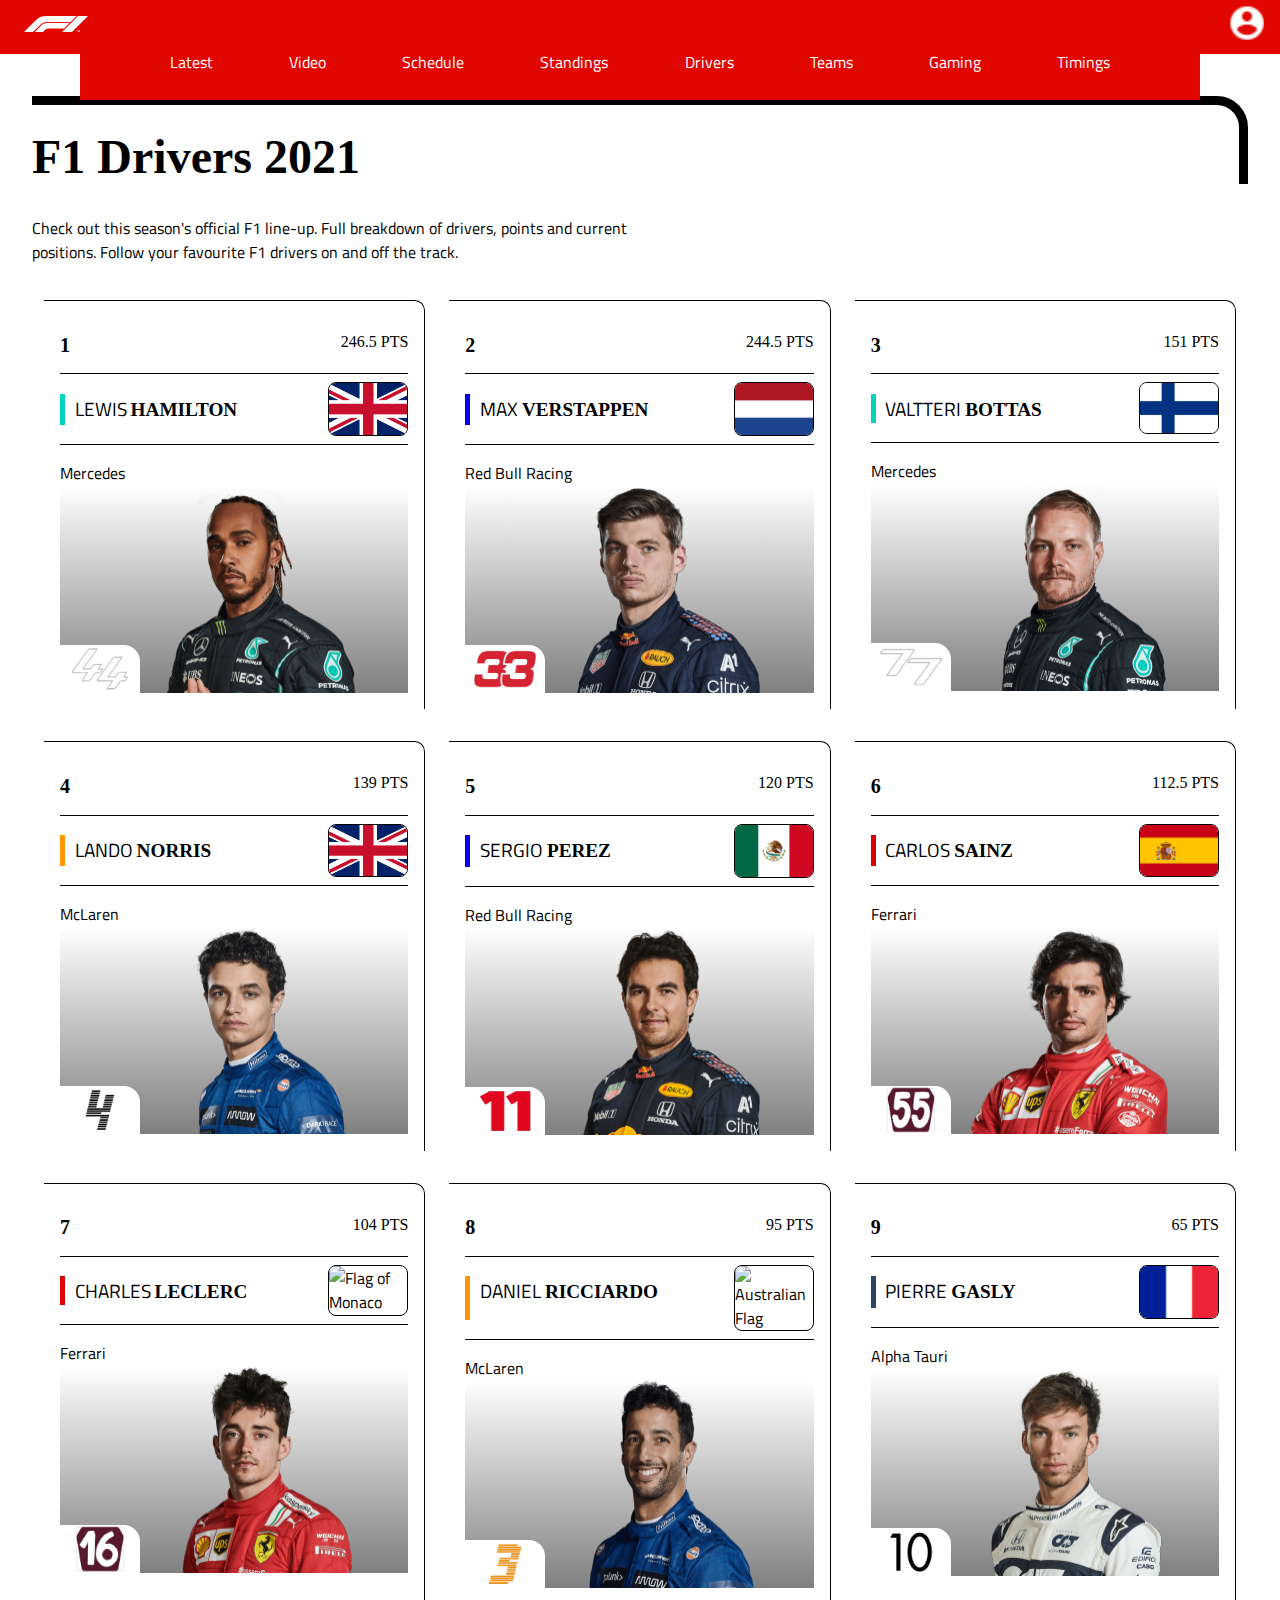
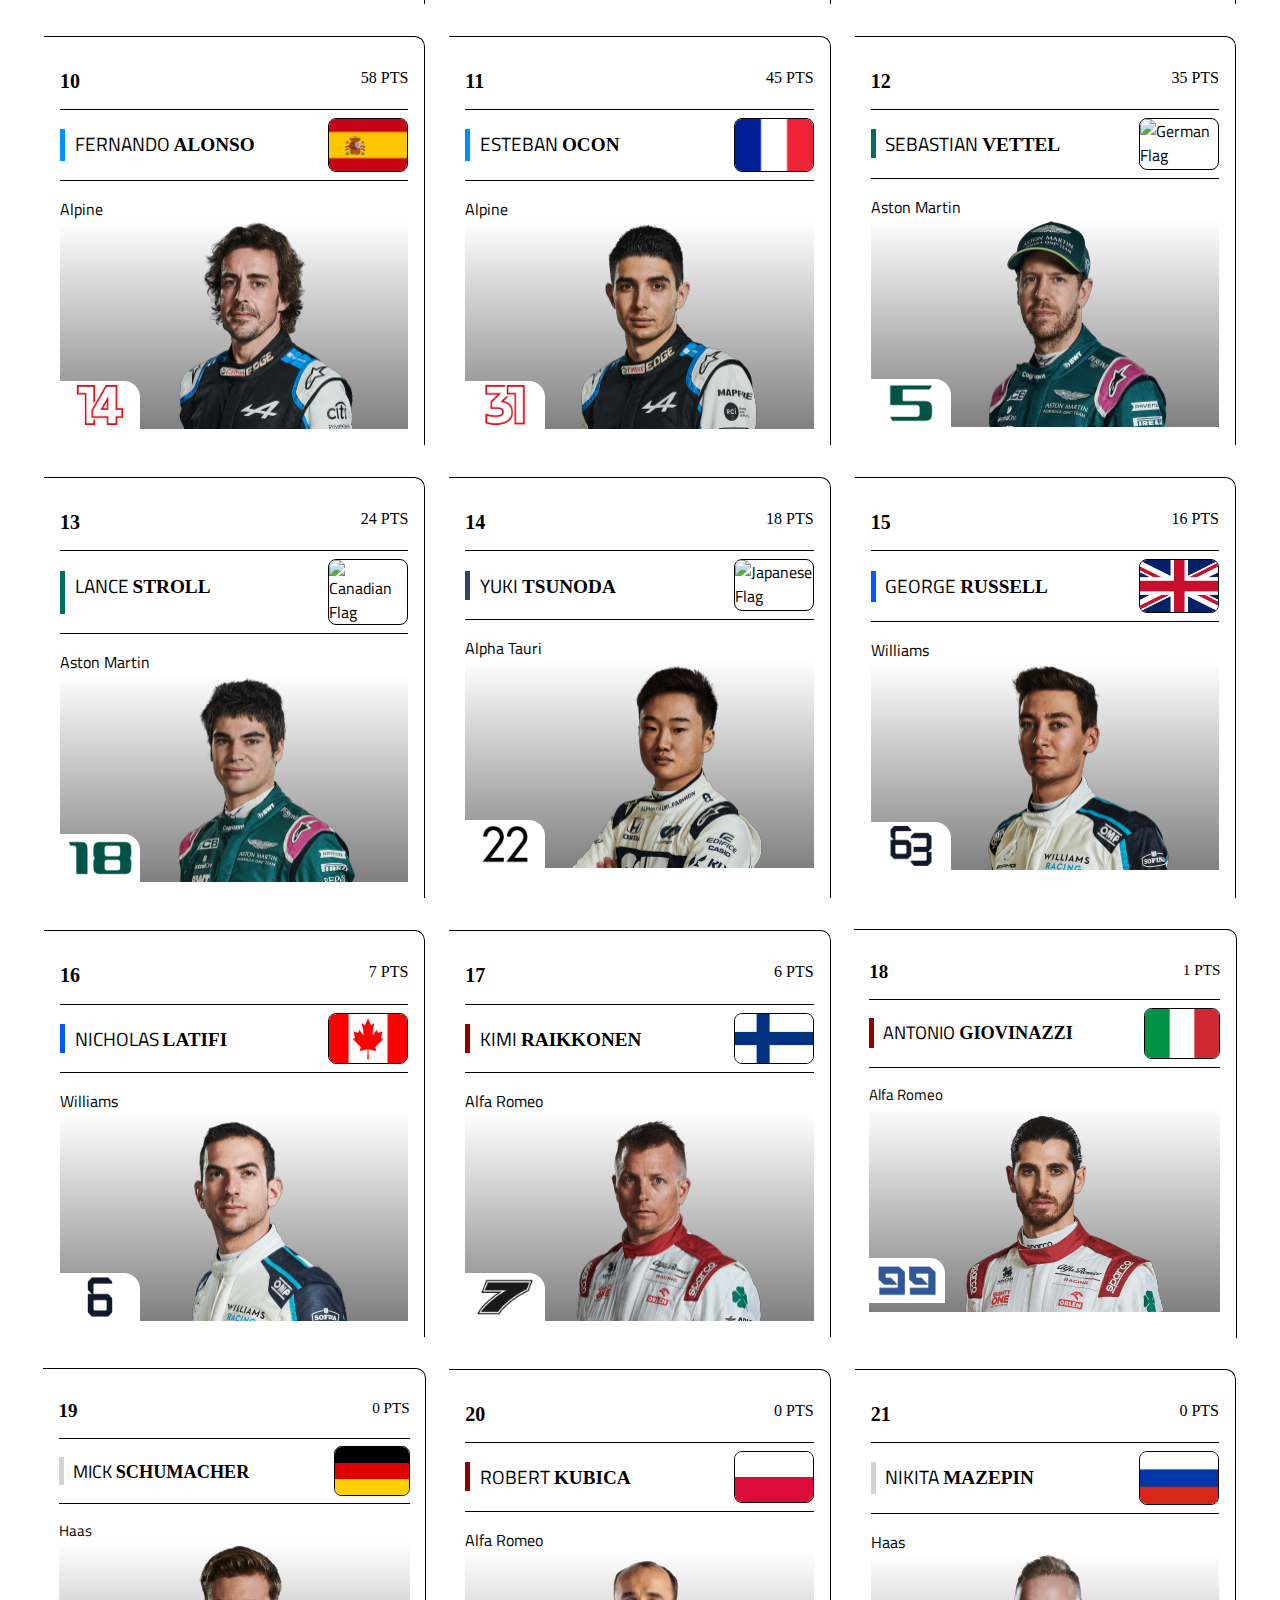
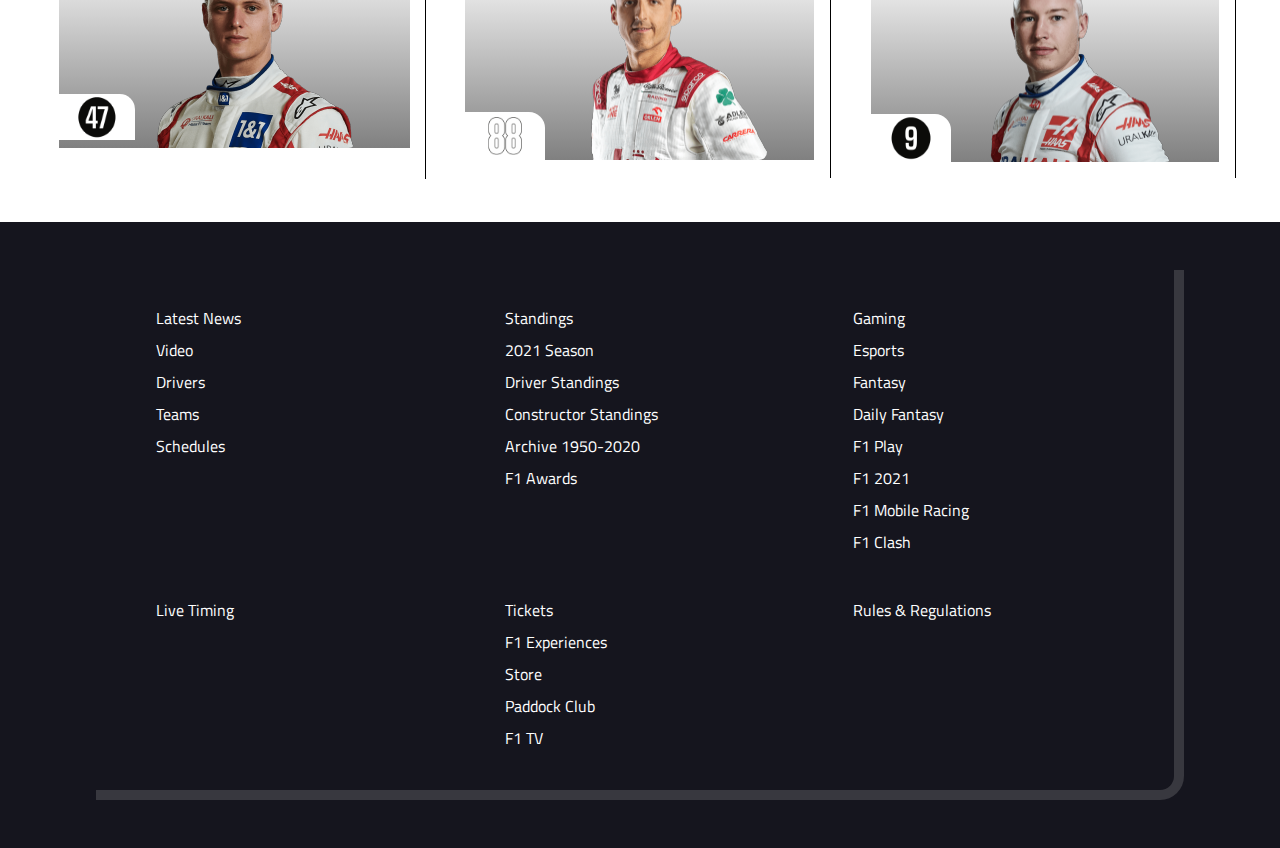
==== commit 5308d07f: "Finished both pages" ====
--- a/drivers.html
+++ b/drivers.html
@@ -6,7 +6,7 @@
 	<meta name="author" content="jouw naam">
 	<meta name="viewport" content="width=device-width, initial-scale=1">
 	
-	<title>Howdy FED2122</title>
+	<title>Formula 1 Drivers</title>
 	
 	<link href="styles/style.css" rel="stylesheet">
 	<link rel="icon" type="image/svg+xml" href="images/favicon.svg">
@@ -37,7 +37,7 @@
         <h1>F1 Drivers 2021</h1>
         <p>Check out this season's official F1 line-up. Full breakdown of drivers, points and current positions. Follow your favourite F1 drivers on and off the track.</p>
         <ul>
-            <li>
+            <li>                                                            <!-- De bron voor alle afbeeldingen van drivers en hun nummers is: https://www.formula1.com/en/drivers.html -->
                 <div>
                     <h2>1</h2>
                     <p>246.5 PTS</p>
--- a/styles/style.css
+++ b/styles/style.css
@@ -9,6 +9,8 @@
   --f1red: #e10600;
 }
 
+/* GEIMPORTEERDE FONTS OM TE GEBRUIKEN */
+
 @font-face {
   font-family: Formula1-Regular;
   src: url(https://www.formula1.com/etc/designs/fom-website/fonts/F1Regular/Formula1-Regular.ttf);
@@ -68,9 +70,9 @@
 
 h3 {
   color: var(--f1red);
-  font-size: .75em;
-  margin: 2px;
-  margin-bottom: 6px;
+  font-size: .8em;
+  margin: .125em;
+  margin-bottom: .4em;
   margin-top: .75em;
 
 }
@@ -78,6 +80,14 @@
 div {
   overflow: hidden;
 }
+
+
+
+
+
+
+
+/* CODE VOOR DE HEADER EN NAV */
 
 header a:first-of-type {
   order: 1;
@@ -131,10 +141,10 @@
   align-items: center;
   padding: 2em;
   position: fixed;
-  top: 0px;
-  left: 0px;
-  right: 0px;
-  bottom: 0px;
+  top: 0em;
+  left: 0em;
+  right: 0em;
+  bottom: 0em;
   transform: translateX(calc(-100%));
 
   background-color: var(--f1red);
@@ -149,7 +159,7 @@
   border-color: white;
   border-bottom-right-radius: 1em;
 
-  padding: 1.25em;
+  padding: 1.15em;
   margin-bottom: 1.25em;
 
   transition: 0.25s;
@@ -172,23 +182,24 @@
 
 
 
+
+
+
+
+/* CODE VOOR DE EERSTE SECTION, HET NIEUWSOVERZICHT */
+
 body>section:first-of-type {
   position: relative;
   max-width: 100%;
-  margin-top: 6em;
+  margin-top: 8em;
 
   display: grid;
   grid-template-columns: 1fr 1fr;
   grid-gap: 1.2em;
 }
 
-.usa {
-  transition: 1s;
-  transform: translateX(-23em);
-}
-
 article {
-  margin: 8px;
+  margin: .5em;
   overflow: hidden;
 }
 
@@ -202,7 +213,7 @@
   grid-column: span 2;
 
   margin-bottom: 2em;
-  padding-right: 12px;
+  padding-right: .75em;
 }
 
 article img {
@@ -225,31 +236,26 @@
 }
 
 article>p {
-  padding: 4px;
-  margin-top: 4px;
+  padding: .25em;
+  margin-top: .25em;
 
   border: solid;
   border-left: hidden;
   border-top: hidden;
-  border-bottom-right-radius: 10px;
-  border-width: 1px;
-}
-
-section button {
-  position: absolute;
-  left: 185px;
-  top: 75px;
-}
-
-
-
-
-
-
-
-
-
-
+  border-bottom-right-radius: .65em;
+  border-width: .1em;
+}
+
+
+
+
+
+
+
+
+
+
+/* CODE VOOR DE TWEEDE SECTION, DE SCHEDULE */
 
 section:nth-of-type(2) {
   background-color: #15151e;
@@ -305,8 +311,16 @@
 }
 
 .russia {
-  transform: translateX(-36em);
-}
+  transform: translateX(-40em);
+}
+
+
+
+
+
+
+
+/* CODE VOOR DE DERDE SECTION, DE STANDINGS */
 
 section:nth-of-type(3) img {
   width: 100%;
@@ -374,14 +388,6 @@
   transition: .3s;
 }
 
-/* section:nth-of-type(3)>ul:last-of-type li p:last-of-type {
-  background-color: lightgrey;
-  padding: .5em;
-  padding-left: 1em;
-  padding-right: 1em;
-  border-radius: 1em;
-} */
-
 section:nth-of-type(3)>ul:last-of-type li:hover {
   background-color: #15151e;
   color: white;
@@ -485,9 +491,6 @@
 footer>section {
   display: grid;
   grid-template-columns: 1fr;
-  /* display: flex;
-  flex-direction: row;
-  justify-content: space-between; */
 
   margin: 1em;
   padding: 1em;
@@ -825,8 +828,6 @@
     padding-bottom: 0;
     padding-top: 1.5em;
 
-    transform: translateY(-.5em);
-
   }
 
   header a:first-of-type {
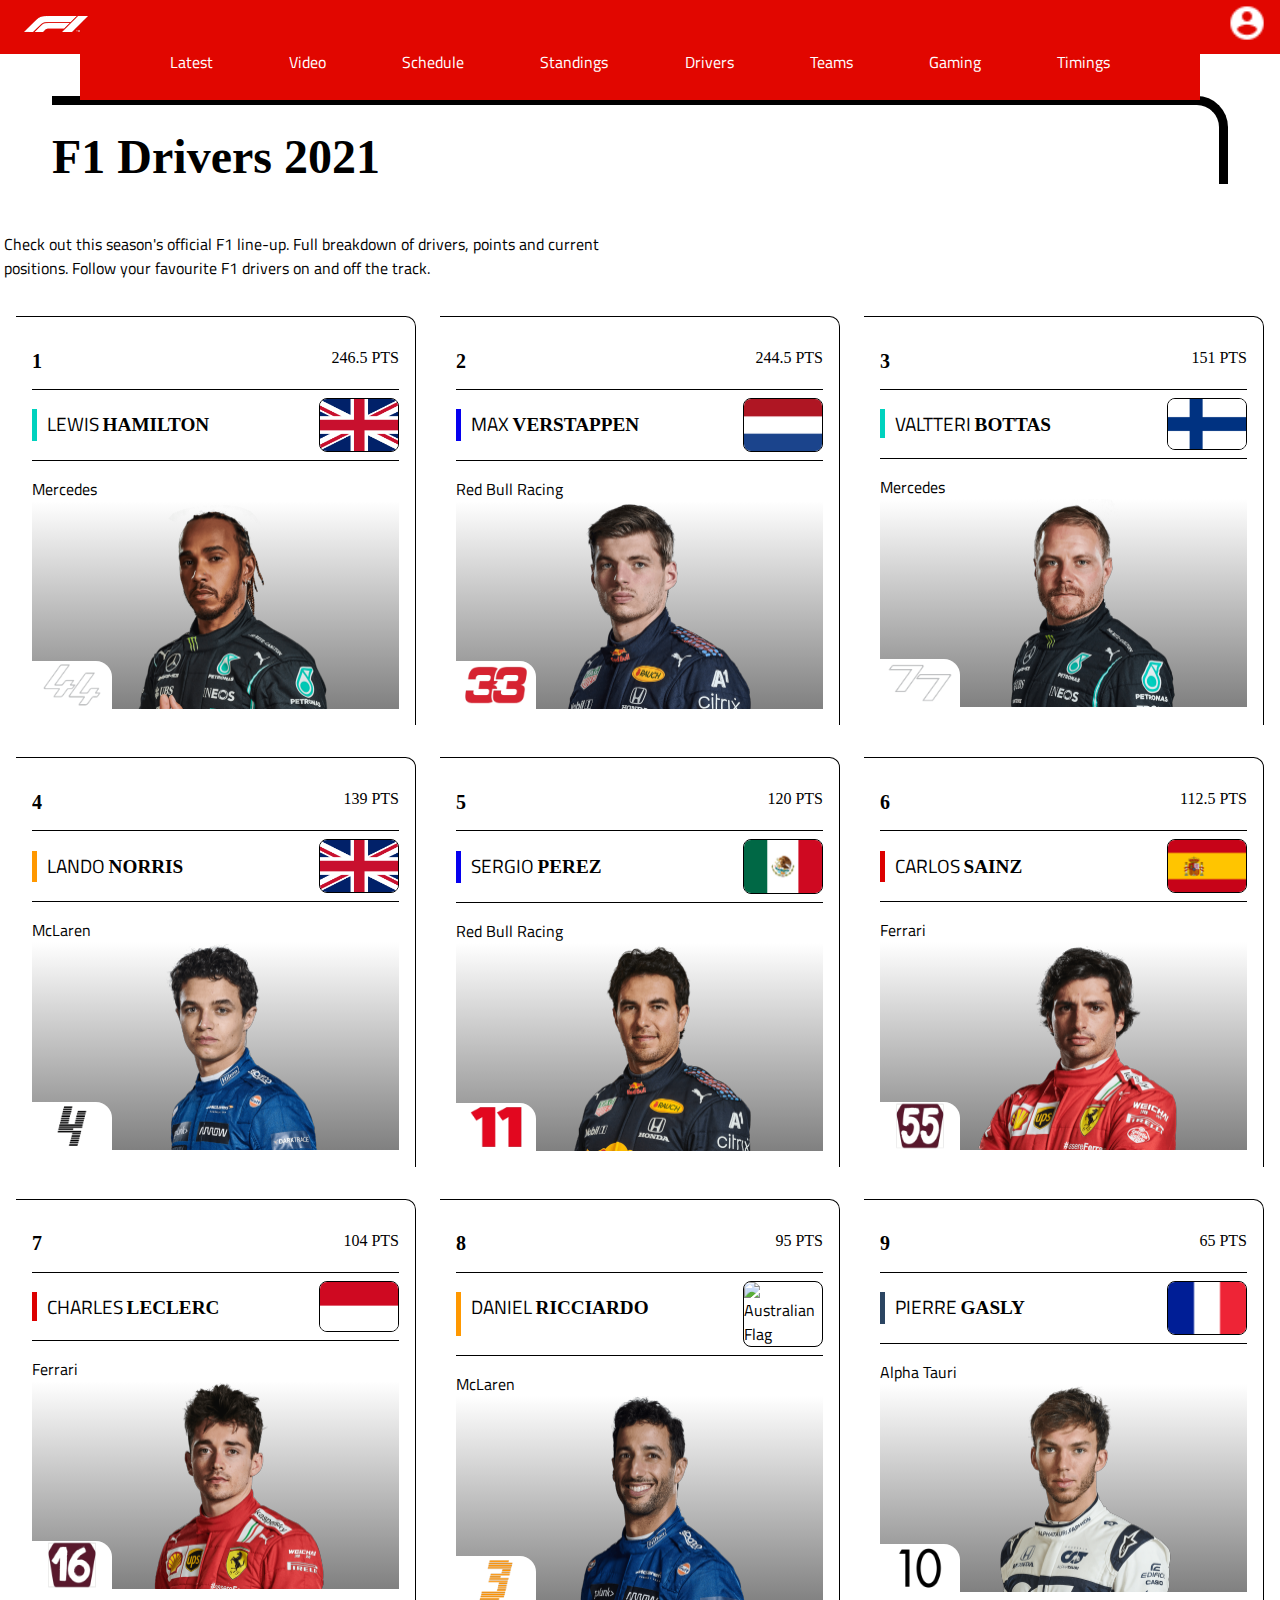
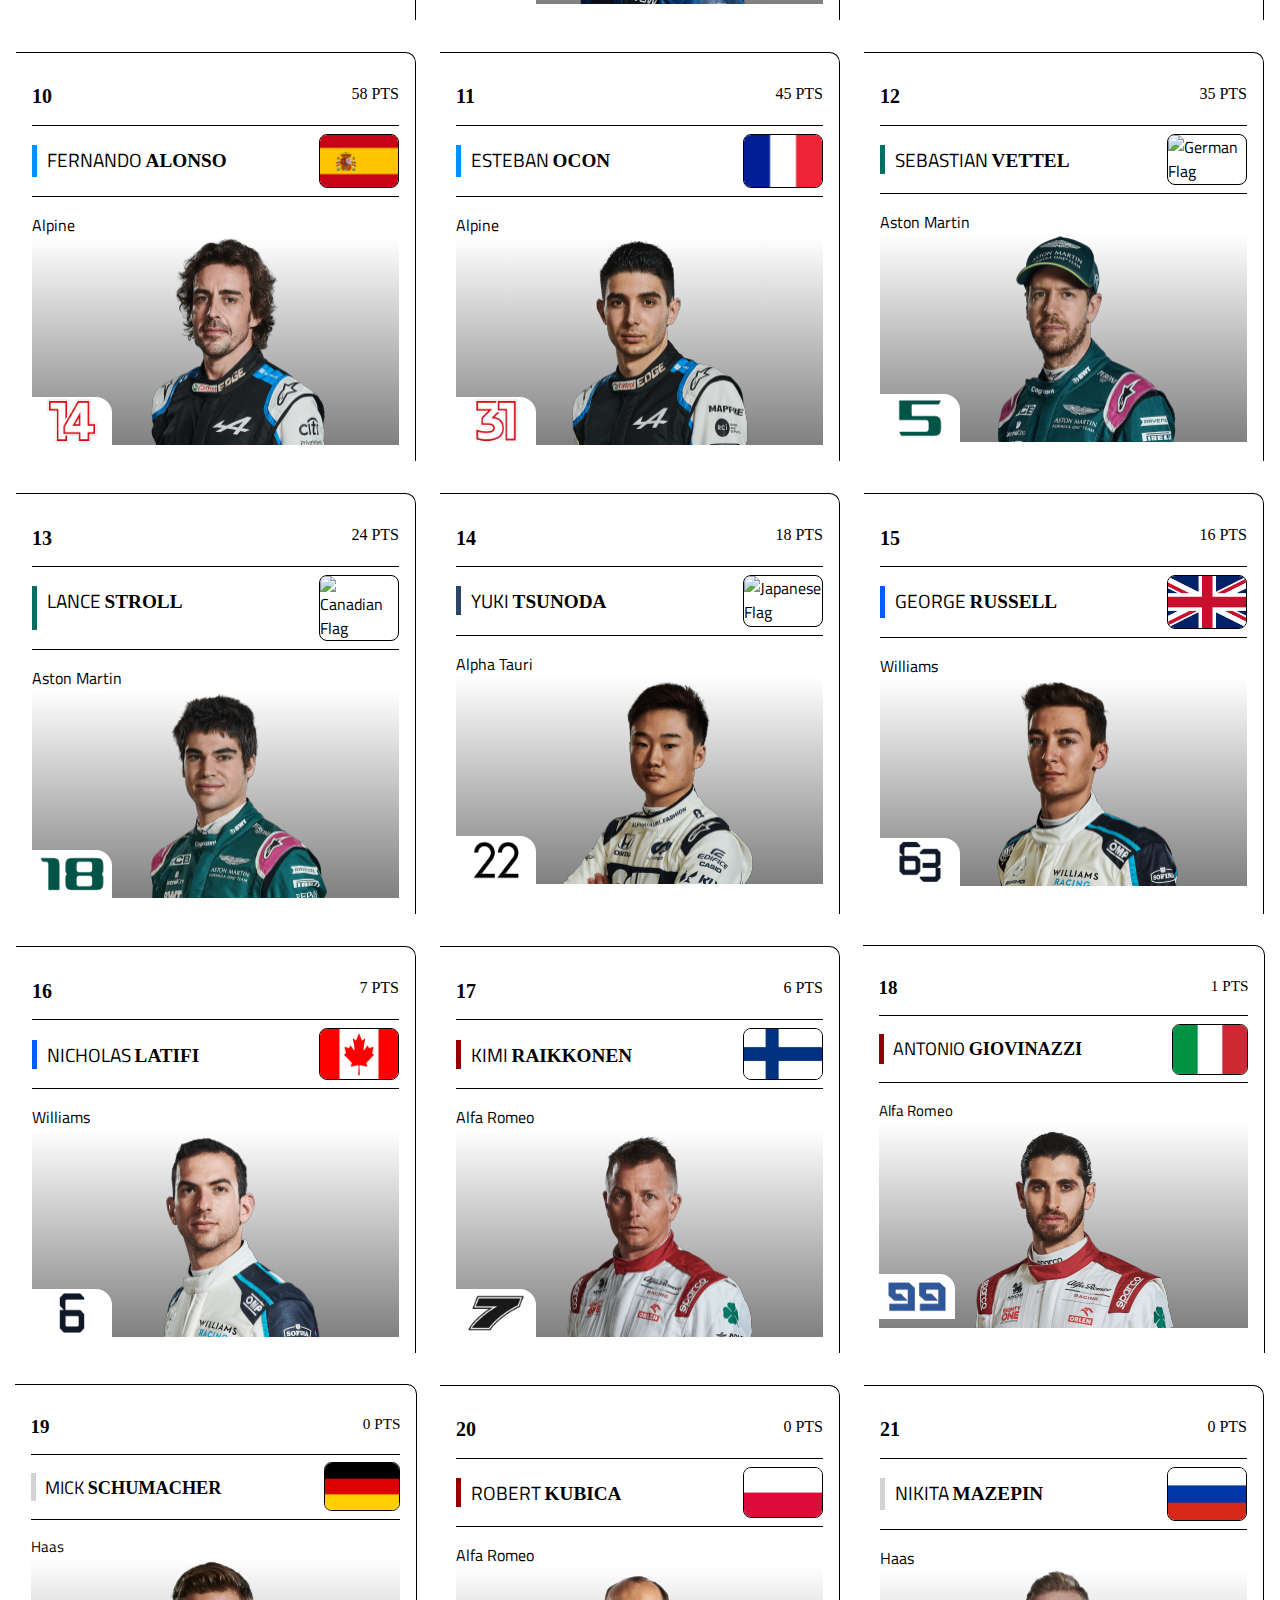
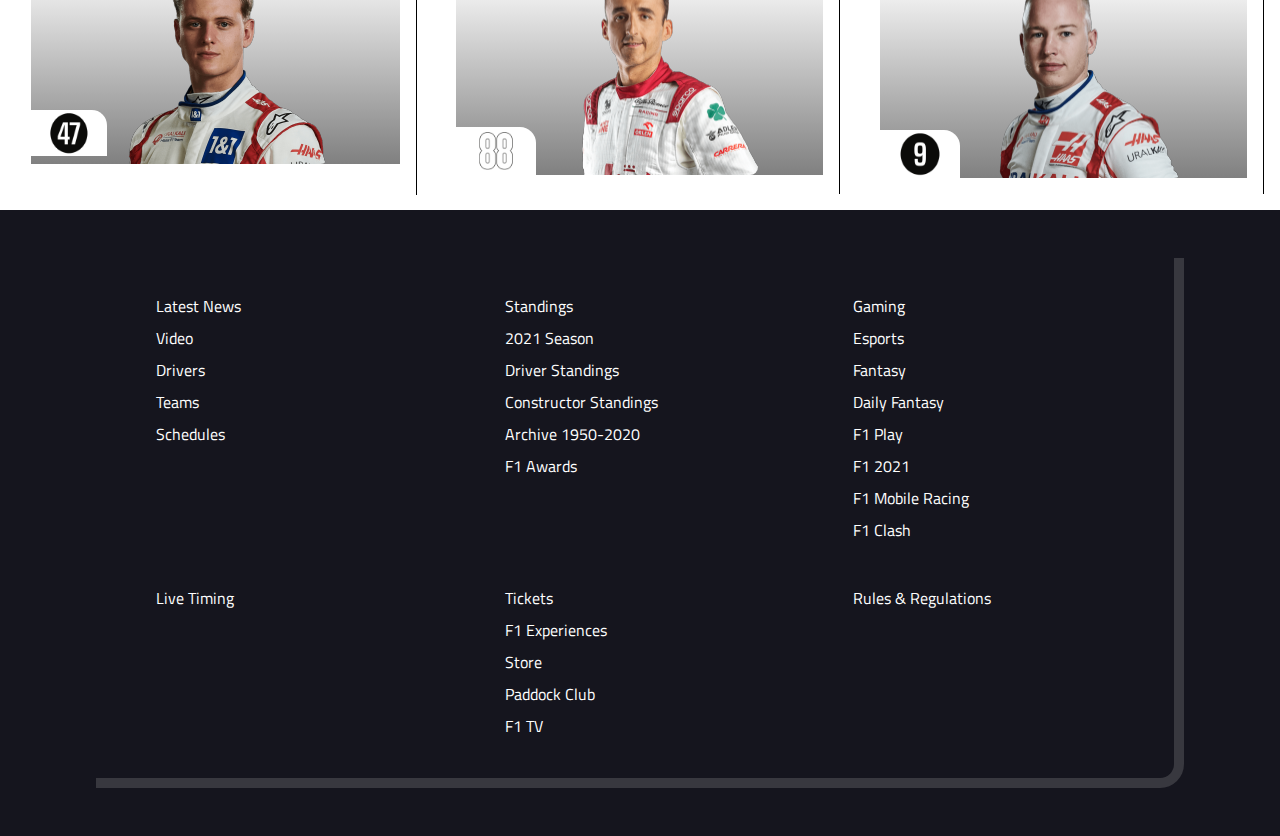
==== commit 2f37a34c: "Test to fix images" ====
--- a/drivers.html
+++ b/drivers.html
@@ -134,7 +134,7 @@
                 </div>
                 <div>
                     <p>CHARLES <b>LECLERC</b></p>
-                    <img src="images/monaco.png" alt="Flag of Monaco">   <!-- Bron: https://nl.wikipedia.org/wiki/Vlag_van_Monaco -->
+                    <img src="images/monaco.PNG" alt="Flag of Monaco">   <!-- Bron: https://nl.wikipedia.org/wiki/Vlag_van_Monaco -->
                 </div>
                 <p>Ferrari</p>
                 <div>
--- a/styles/style.css
+++ b/styles/style.css
@@ -145,7 +145,7 @@
   left: 0em;
   right: 0em;
   bottom: 0em;
-  transform: translateX(calc(-100%));
+  transform: translateY(calc(-100%));
 
   background-color: var(--f1red);
 
@@ -171,7 +171,7 @@
 }
 
 nav.showMenu ul {
-  transform: translateX(calc(0%));
+  transform: translateY(calc(0%));
 }
 
 nav button {
@@ -370,7 +370,7 @@
 
 section:nth-of-type(3)>ul:last-of-type li {
   font-family: Formula1-Regular;
-  font-size: .5em;
+  font-size: .7em;
   background-color: white;
 
   display: grid;
@@ -533,7 +533,7 @@
   font-size: 3em;
 
   padding-top: .5em;
-  padding-right: 8em;
+  padding-right: 2em;
 
   border-top: solid .2em;
   border-right: solid .2em;
@@ -546,7 +546,7 @@
 
 body.driversPage>section {
   display: block;
-  margin: 2em;
+  margin: .25em;
 }
 
 body.driversPage>section>ul {
@@ -872,6 +872,11 @@
   footer>section {
     grid-template-columns: 1fr 1fr;
   }
+
+  body.driversPage h1 {
+    padding-right: 6em;
+    margin: 1em;
+  }
 }
 
 
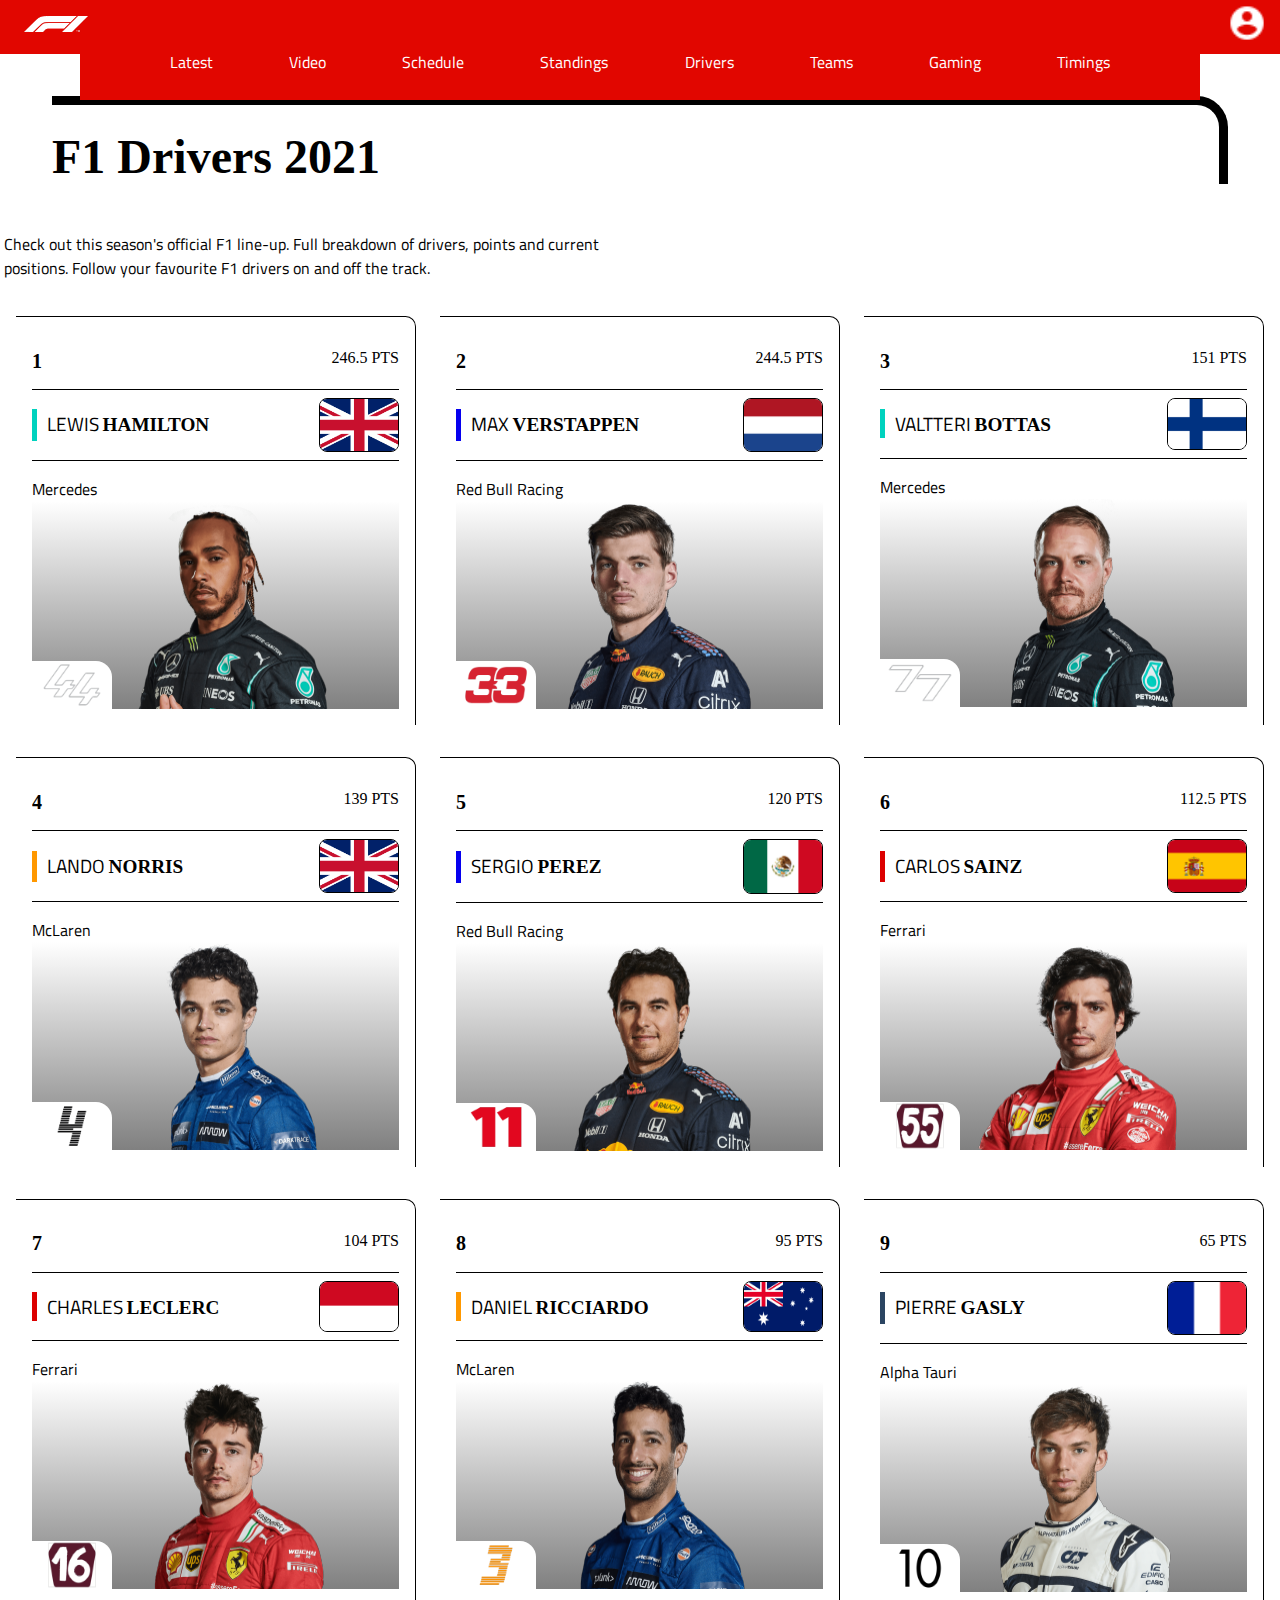
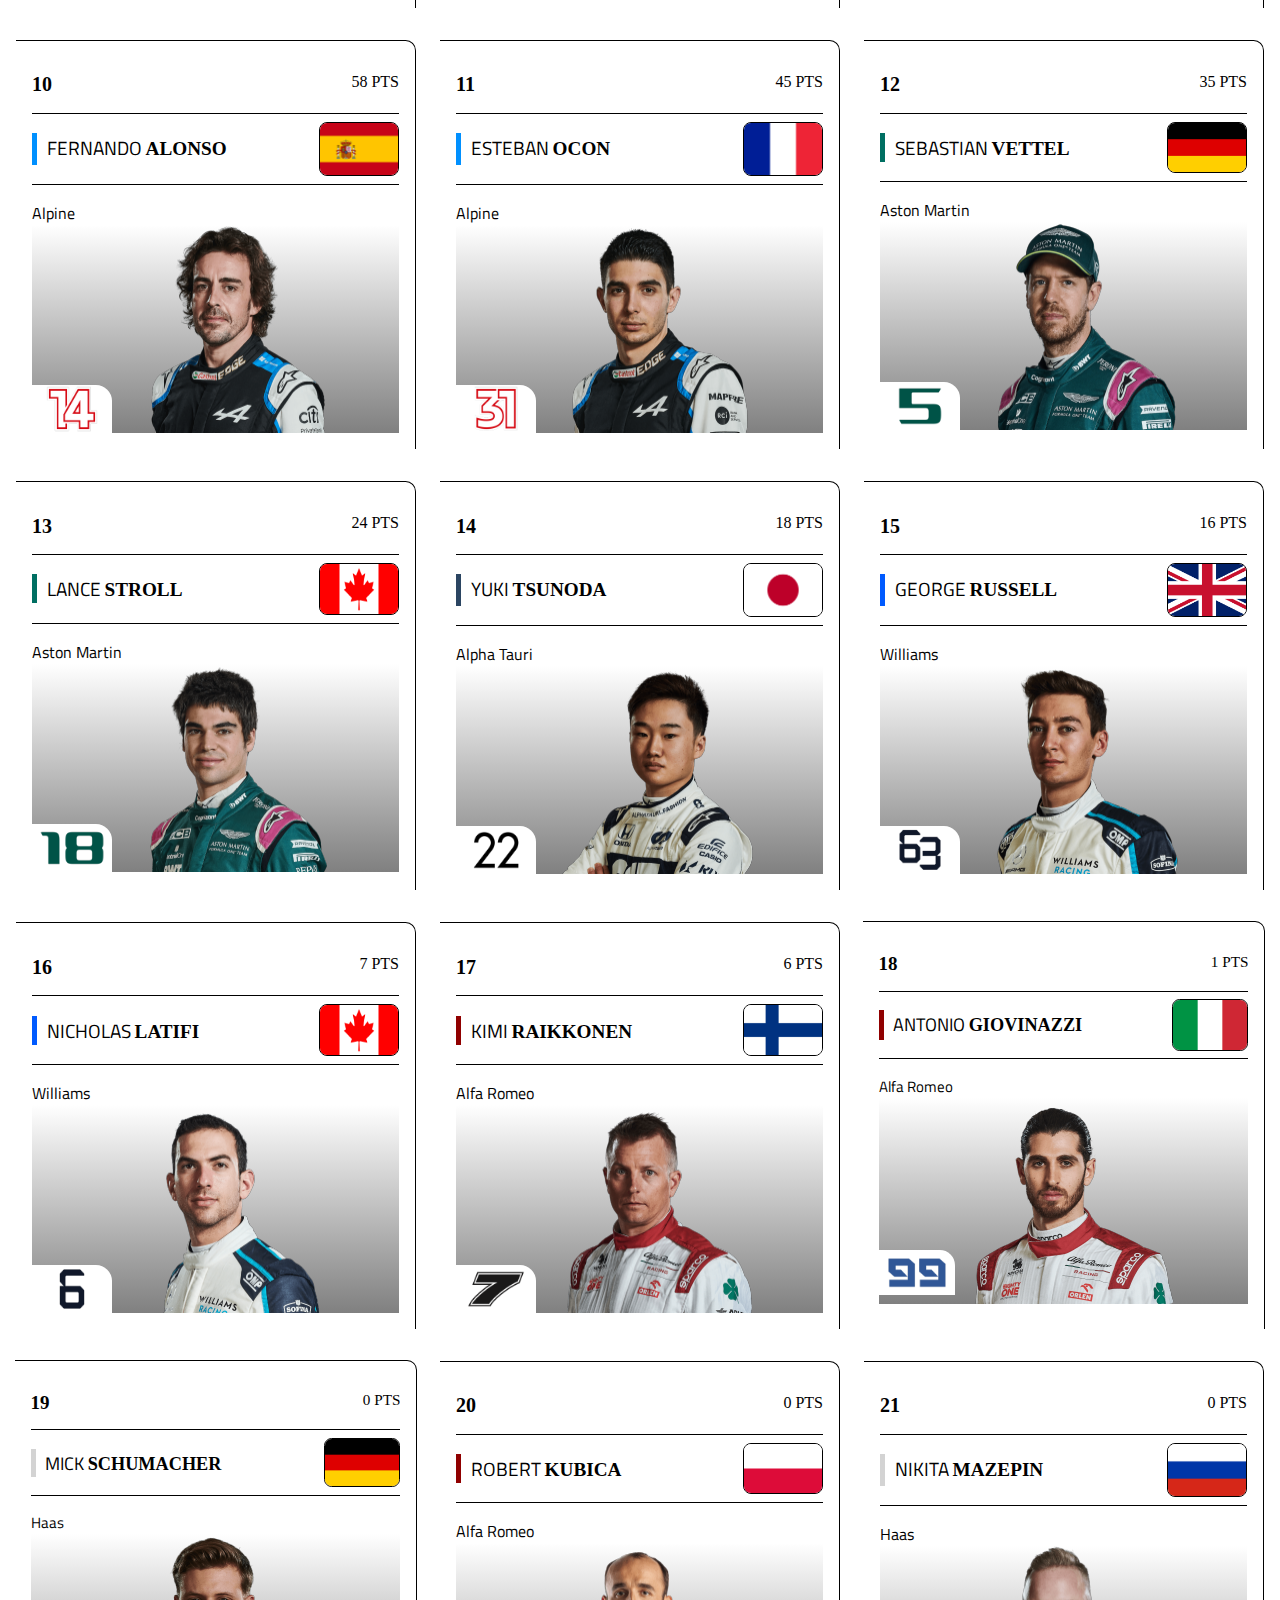
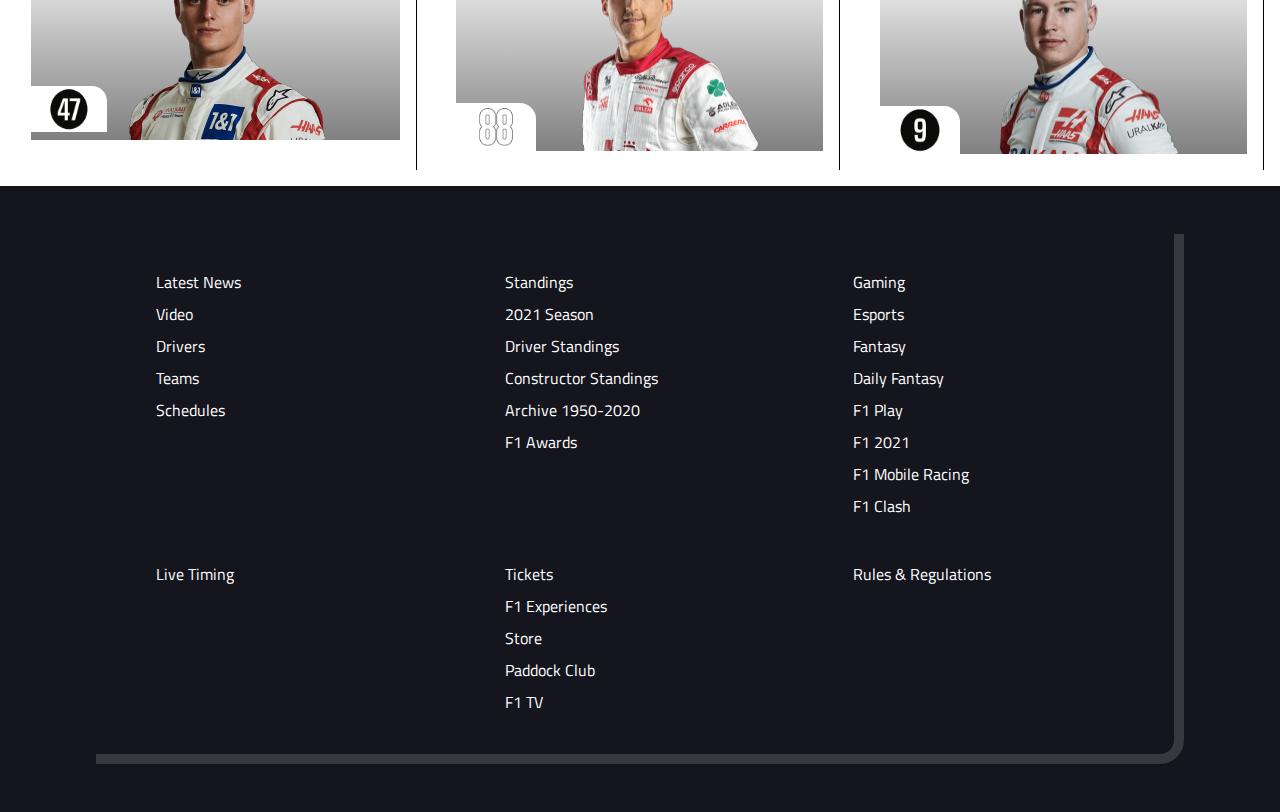
==== commit a9f52a65: "Fixed missing images" ====
--- a/drivers.html
+++ b/drivers.html
@@ -149,7 +149,7 @@
                 </div>
                 <div>
                     <p>DANIEL <b>RICCIARDO</b></p>
-                    <img src="images/australia.PNG" alt="Australian Flag">   <!-- Bron: https://nl.wikipedia.org/wiki/Vlag_van_Australi%C3%AB  -->
+                    <img src="images/australia.png" alt="Australian Flag">   <!-- Bron: https://nl.wikipedia.org/wiki/Vlag_van_Australi%C3%AB  -->
                 </div>
                 <p>McLaren</p>
                 <div>
@@ -209,7 +209,7 @@
                 </div>
                 <div>
                     <p>SEBASTIAN <b>VETTEL</b></p>
-                    <img src="images/germany.PNG" alt="German Flag">   <!-- Bron: https://nl.wikipedia.org/wiki/Vlag_van_Duitsland  -->
+                    <img src="images/germany.png" alt="German Flag">   <!-- Bron: https://nl.wikipedia.org/wiki/Vlag_van_Duitsland  -->
                 </div>
                 <p>Aston Martin</p>
                 <div>
@@ -224,7 +224,7 @@
                 </div>
                 <div>
                     <p>LANCE <b>STROLL</b></p>
-                    <img src="images/canada.PNG" alt="Canadian Flag">   <!-- Bron: https://nl.wikipedia.org/wiki/Vlag_van_Canada  -->
+                    <img src="images/canada.png" alt="Canadian Flag">   <!-- Bron: https://nl.wikipedia.org/wiki/Vlag_van_Canada  -->
                 </div>
                 <p>Aston Martin</p>
                 <div>
@@ -239,7 +239,7 @@
                 </div>
                 <div>
                     <p>YUKI <b>TSUNODA</b></p>
-                    <img src="images/japan.PNG" alt="Japanese Flag">   <!-- Bron: https://nl.wikipedia.org/wiki/Vlag_van_Japan  -->
+                    <img src="images/japan.png" alt="Japanese Flag">   <!-- Bron: https://nl.wikipedia.org/wiki/Vlag_van_Japan  -->
                 </div>
                 <p>Alpha Tauri</p>
                 <div>
